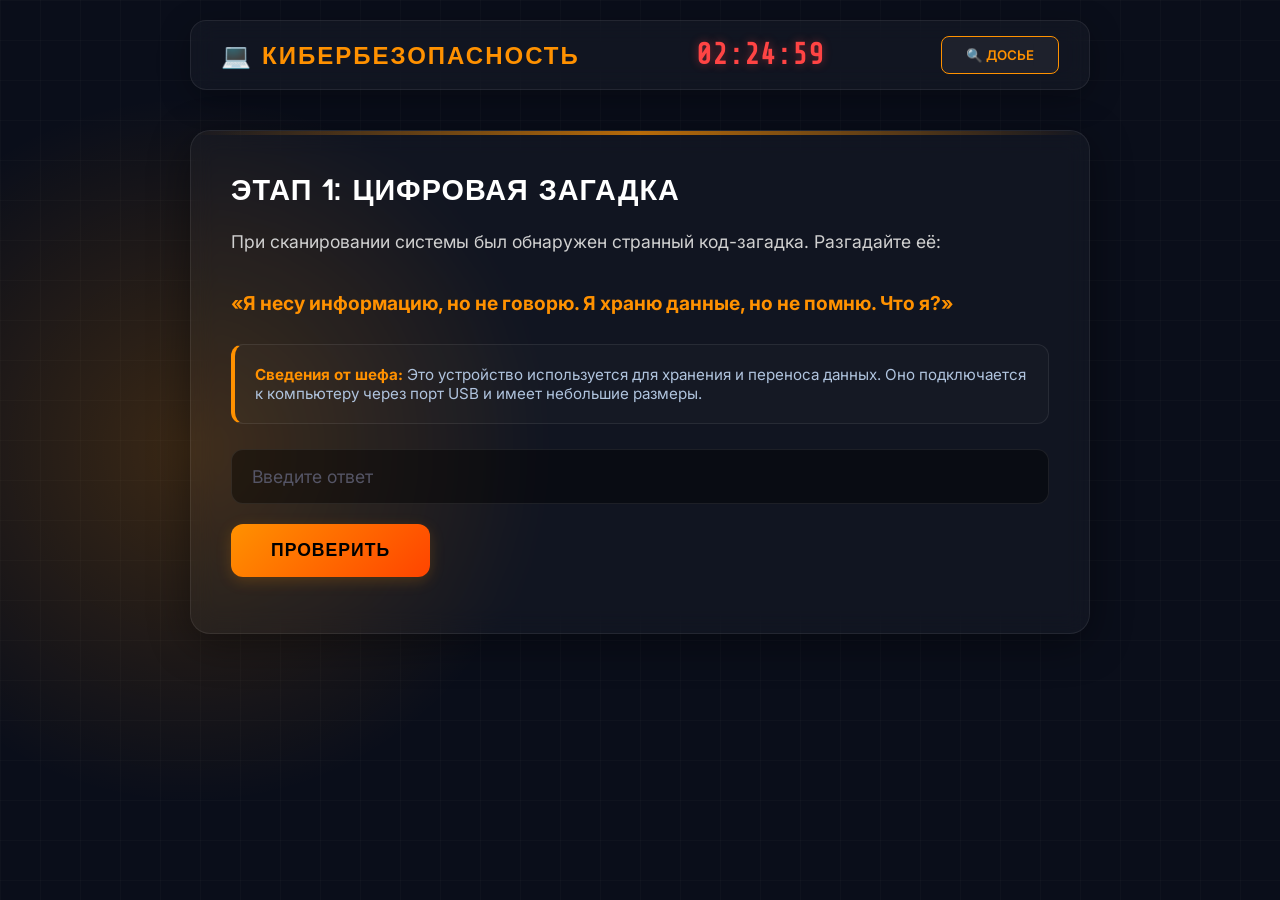
==== cyber.html @ 73646a6e "Update cyber.html" ====
<!DOCTYPE html>
<html lang="ru">
<head>
    <meta charset="UTF-8">
    <meta name="viewport" content="width=device-width, initial-scale=1.0">
    <title>КИБЕРБЕЗОПАСНОСТЬ | КИБЕР-КВЕСТ</title>
    <link href="https://fonts.googleapis.com/css2?family=Orbitron:wght@500;700&family=Inter:wght@300;400;600&family=Share+Tech+Mono&display=swap" rel="stylesheet">
    <link rel="stylesheet" href="style.css">
</head>
<body class="theme-cyber">
    
    <div class="top-bar">
        <div class="logo">💻 <span>КИБЕРБЕЗОПАСНОСТЬ</span></div>
        <div class="timer" id="timer">02:25:00</div>
        <button class="dossier-btn" onclick="toggleDossier()">🔍 ДОСЬЕ</button>
    </div>

    <div class="modal" id="dossierModal">
        <div class="modal-content">
            <button class="close-btn" onclick="toggleDossier()">×</button>
            <h2 style="margin-top:0; font-size:1.6rem;">БАЗА ДАННЫХ</h2>
            <ul class="dossier-list" id="dossierList"></ul>
        </div>
    </div>

    <div class="quest-container">
        <!-- ЭТАП 1 -->
        <div class="stage" id="stage1">
            <h2>ЭТАП 1: ЦИФРОВАЯ ЗАГАДКА</h2>
            <p>При сканировании системы был обнаружен странный код-загадка. Разгадайте её: <br><br><strong style="font-size:1.2rem; color:var(--accent);">«Я несу информацию, но не говорю. Я храню данные, но не помню. Что я?»</strong></p>
            <div class="info-block">
                <strong>Сведения от шефа:</strong> Это устройство используется для хранения и переноса данных. Оно подключается к компьютеру через порт USB и имеет небольшие размеры.
            </div>
            <input type="text" id="input1" placeholder="Введите ответ">
            <button class="btn" onclick="check1()">ПРОВЕРИТЬ</button>
            <p class="msg" id="msg1"></p>
            <p class="hint" id="hint1"></p>
            
            <div id="passBlock1" class="hidden" style="margin-top:20px; border-top:1px solid var(--border-color); padding-top:20px;">
                <p style="color:#ffbb33; font-size:0.9rem;">Требуется пароль от шефа (родительский контроль):</p>
                <input type="password" id="pass1" placeholder="Пароль шефа">
                <button class="btn btn-warning" onclick="checkPass1()">ВВЕСТИ ПАРОЛЬ</button>
                <p class="msg" id="passMsg1"></p>
                <div id="answer1" class="hidden" style="margin-top:15px;">
                    <p style="color:#00ff00; font-weight:bold;">Правильный ответ: ФЛЕШКА</p>
                    <button class="btn" onclick="nextStage1()">ПРОДОЛЖИТЬ</button>
                </div>
            </div>
        </div>

        <!-- ЭТАП 2 -->
        <div class="stage hidden" id="stage2">
            <h2>ЭТАП 2: ПЕРЕКРЁСТНЫЙ КОД</h2>
            <p>Свяжитесь с отделом Полиции. Они получили код, который необходим для доступа к части файла. Введите этот код:</p>
            <input type="text" id="input2" placeholder="Введите код от Полиции">
            <button class="btn" onclick="check2()">ПОЛУЧИТЬ ДАННЫЕ</button>
            <p class="msg" id="msg2"></p>
            <p class="hint" id="hint2"></p>
            
            <div id="passBlock2" class="hidden" style="margin-top:20px; border-top:1px solid var(--border-color); padding-top:20px;">
                <p style="color:#ffbb33; font-size:0.9rem;">Требуется пароль от шефа (родительский контроль):</p>
                <input type="password" id="pass2" placeholder="Пароль шефа">
                <button class="btn btn-warning" onclick="checkPass2()">ВВЕСТИ ПАРОЛЬ</button>
                <p class="msg" id="passMsg2"></p>
                <div id="answer2" class="hidden" style="margin-top:15px;">
                    <p style="color:#00ff00; font-weight:bold;">Правильный ответ: POLICE-99</p>
                    <button class="btn" onclick="nextStage2()">ПРОДОЛЖИТЬ</button>
                </div>
            </div>
            
            <div id="part1Block" class="hidden">
                <p style="margin-top:20px;">Доступ получен. Извлечена <strong>Часть 1 рецепта</strong>:</p>
                <div class="terminal" id="part1Text">00101110 00100000 01010110 01100001 01110010 01101001 01110100 01110011 00100000 01100100 01101111 00100000 01111010 01101111 01101100 01101111 01110100 01101001 01110011 01110100 01101111 01100111 01101111 00100000 01100011 01110110 01100101 01110100 01100001 00101110 00100000 01010010 01100001 01111010 01101100 01101001 01110100 01110011 01111001 00100000 01110000 01101111 00100000 01100110 01101111 01110010 01101101 01101111 01100011 01101000 01101011 01100001 01101101 00101110</div>
                <p style="font-size:0.9rem; color:var(--text-muted);">Сохраните этот код! Он понадобится в финале.</p>
                <button class="btn" onclick="nextStage2b()">ПЕРЕЙТИ К ЭТАПУ 3</button>
            </div>
        </div>

        <!-- ЭТАП 3 -->
        <div class="stage hidden" id="stage3">
            <h2>ЭТАП 3: НЕЙРОСЕТИ В ДЕЛЕ</h2>
            <p>Для получения второй части файла необходимо восстановить фоторобот. Используйте нейросеть для генерации изображений и создайте портрет: <em>«Мужчина 30 лет, хакер, в капюшоне, за компьютером»</em>. Прикрепите файл:</p>
            <input type="file" id="file3" accept="image/*">
            <button class="btn" onclick="check3()">ОТПРАВИТЬ ФАЙЛ</button>
            <p class="msg" id="msg3"></p>
            <p class="hint" id="hint3"></p>
            
            <div id="part2Block" class="hidden">
                <p style="margin-top:20px;">Фоторобот принят. Извлечена <strong>Часть 2 рецепта</strong>:</p>
                <div class="terminal">01010010 01100101 01100011 01100101 01110000 01110100 00111010 00100000 00110001 00100000 01110011 01110100 01100001 01101011 01100001 01101110 00100000 01110011 01100001 01101000 01100001 01110010 01100001</div>
                <p style="font-size:0.9rem; color:var(--text-muted);">Сохраните этот код! Он понадобится в финале.</p>
                <button class="btn" onclick="nextStage3()">ПЕРЕЙТИ К ФИНАЛУ</button>
            </div>
        </div>

        <!-- ЭТАП 4 -->
        <div class="stage hidden" id="stage4">
            <h2>ФИНАЛ: ОБЛИЧЕНИЕ</h2>
            <p>Вы собрали все части рецепта. Соедините их в один двоичный код и расшифруйте через онлайн-конвертер (binary to text).</p>
            <div class="info-block">
                <strong>Сведения от шефа:</strong> Дактилоскопия — метод идентификации по отпечаткам пальцев. Сравнение проводится наложением прозрачного листа с отпечатком на экран. Проверьте отпечаток, найденный на флешке, и сравните с базой данных.
            </div>
            <p>Кто же преступник?</p>
            <input type="text" id="input4" placeholder="Введите имя преступника">
            <button class="btn" onclick="check4()">ОБЛИЧИТЬ</button>
            <p class="msg" id="msg4"></p>
            <p class="hint" id="hint4"></p>
            
            <div id="passBlock4" class="hidden" style="margin-top:20px; border-top:1px solid var(--border-color); padding-top:20px;">
                <p style="color:#ffbb33; font-size:0.9rem;">Требуется пароль от шефа (родительский контроль):</p>
                <input type="password" id="pass4" placeholder="Пароль шефа">
                <button class="btn btn-warning" onclick="checkPass4()">ВВЕСТИ ПАРОЛЬ</button>
                <p class="msg" id="passMsg4"></p>
                <div id="answer4" class="hidden" style="margin-top:15px;">
                    <p style="color:#00ff00; font-weight:bold;">Правильный ответ: Дана Сергеевна</p>
                    <button class="btn" onclick="nextStage4()">ЗАВЕРШИТЬ</button>
                </div>
            </div>
            
            <div id="finalBlock" class="final-block hidden">
                <h2>🎉 ДЕЛО ЗАКРЫТО!</h2>
                <p style="font-size:1.2rem; color:#fff;">Преступник — <strong>Дана Сергеевна</strong>. Мотив: приготовить карамель для детей. Заберите рецепт и Chupa Chups!</p>
            </div>
        </div>
    </div>

    <script>
        const dossierData = [
            { name: "Багров Дмитрий Иванович", text: "Начинал как сисадмин школьного кабинета. Разрабатывал скрипты для автоматизации домашки. Завербован за нестандартное мышление. Склонен к самоуверенности. Алиби: был в столовой, но время не подтверждено." },
            { name: "Батенева Милана Сергеевна", text: "Победитель олимпиад по математике. Решает сложные логические задачи, но не терпит спешки. Пришла по рекомендации преподавателя. Решала задачи в кабинете одна. Обладает феноменальной памятью на числа." },
            { name: "Бутырин Степан Ильич", text: "Увлекается криптографией и старинными шифрами. Ранее контактировал с хакером, но прекратил. Помог раскрыть серию взломов. Спокойный и методичный. Алиби: гулял в рекреации, но камеры зафиксировали в другом крыле." },
            { name: "Глебова Виктория Сергеевна", text: "Специалист по восстановлению удалённых файлов. Восстановила данные школьного сервера. Пунктуальна и обязательна. В день инцидента была у медсестры, что не соответствует алиби. Навыки позволяют скрыть следы доступа." },
            { name: "Дробинина Анна Дмитриевна", text: "Автор программы для выявления лжи. Тихая, но замечает мельчайшие несоответствия. Разоблачила одноклассника в краже. Алиби о столовой опровергается камерами. Часто отлучается на переменах." },
            { name: "Зайков Тимофей Денисович", text: "Мастер спорта по киберспорту. Реакция как у робота. Ранее взломал школьную сеть ради шутки, но исправился. Энергичный и азартный. Утверждает, что играл в телефоне, но активность в сети требует проверки." },
            { name: "Кордюкова Анастасия Евгеньевна", text: "Специалист по социальной инженерии. Выведывает пароли через доверительные беседы. Разоблачила школьного вора. Ценится за подход к людям. Алиби: болтала с другом, но личность друга не установлена." },
            { name: "Пильникова Александра Владимировна", text: "Разбирается в аппаратном обеспечении. Собрала компьютер из подручных средств. Починила сервер учителя. Практична и надёжна. Алиби: чинила принтер, но журнал событий не содержит записей о неисправностях." },
            { name: "Соколова Мария Васильевна", text: "Увлекается рисованием и визуальными ребусами. Замечает детали на фото. Помогла раскрыть подделку документов. Алиби: рисовала на доске, но следов работы нет. Может создавать ложные улики." },
            { name: "Татаринова Вера Вячеславовна", text: "Эксперт по нейросетям. Генерирует текст, изображения и голос. Создала ИИ-помощника для библиотеки. Мечтает об универсальном ИИ. Алиби: генерировала картинки, но история запросов очищена. Может создавать фальшивые доказательства." },
            { name: "Ценев Илья Алексеевич", text: "Бывший геймер, знает все читы и уязвимости. Предотвратил кибератаку на школу. Параноидален, но внимателен. Алиби: проверял антивирус, но логи показывают, что он не запускался. Паранойя может быть попыткой замести следы." },
            { name: "Шаврюкова Яна Александровна", text: "Увлекается историей и архивами. Находит информацию после удаления следов. Восстановила историю школьного проекта. Любит загадки. Алиби: искала в архиве, но архив был закрыт. Может создавать ложный след." },
            { name: "Дана Сергеевна (Шеф)", text: "Руководитель отдела. Знает всё обо всех. В последнее время ведёт себя странно: отлучается и что-то печатает. Нет подтверждённого алиби — была на совещании, но никто не видел. На флешке найден её отпечаток. Мотив: приготовить карамель для детей." }
        ];

        const list = document.getElementById('dossierList');
        dossierData.forEach(item => {
            const li = document.createElement('li');
            li.className = 'dossier-item';
            li.innerHTML = `<span class="dossier-name">${item.name}</span><span class="dossier-text">${item.text}</span>`;
            list.appendChild(li);
        });

        function toggleDossier() { document.getElementById('dossierModal').classList.toggle('active'); }

        let timeLeft = 8700;
        if (localStorage.getItem('cyber_timer')) timeLeft = parseInt(localStorage.getItem('cyber_timer'));
        function updateTimer() {
            if (timeLeft <= 0) { document.getElementById('timer').innerText = '00:00:00'; return; }
            let h = Math.floor(timeLeft / 3600), m = Math.floor((timeLeft % 3600) / 60), s = timeLeft % 60;
            document.getElementById('timer').innerText = `${String(h).padStart(2, '0')}:${String(m).padStart(2, '0')}:${String(s).padStart(2, '0')}`;
            timeLeft--; localStorage.setItem('cyber_timer', timeLeft);
        }
        setInterval(updateTimer, 1000); updateTimer();

        let state = { stage: 1, attempts: 0 };
        if (localStorage.getItem('cyber_state')) state = JSON.parse(localStorage.getItem('cyber_state'));
        function saveState() { localStorage.setItem('cyber_state', JSON.stringify(state)); }
        function showStage(num) {
            for (let i = 1; i <= 4; i++) document.getElementById(`stage${i}`).classList.add('hidden');
            document.getElementById(`stage${num}`).classList.remove('hidden');
        }
        if (state.stage) showStage(Math.floor(state.stage));

        function handleCheck(stageNum, correctAnswer, nextStageNum) {
            let val = document.getElementById(`input${stageNum}`).value.trim().toLowerCase();
            if (val === correctAnswer.toLowerCase()) {
                state.stage = nextStageNum; state.attempts = 0; saveState(); showStage(nextStageNum);
            } else {
                state.attempts++; saveState();
                let msgEl = document.getElementById(`msg${stageNum}`);
                let hintEl = document.getElementById(`hint${stageNum}`);
                let passBlock = document.getElementById(`passBlock${stageNum}`);
                if (state.attempts >= 10) {
                    msgEl.innerText = "Лимит попыток исчерпан."; hintEl.innerText = ""; passBlock.classList.remove('hidden');
                } else if (state.attempts >= 6) {
                    msgEl.innerText = "Неверно."; hintEl.innerText = getHint(stageNum);
                } else {
                    msgEl.innerText = "Неверно! Попробуйте ещё раз."; hintEl.innerText = "";
                }
            }
        }

        function getHint(stageNum) {
            const hints = { 1: "Подсказка: Это небольшое устройство для хранения данных.", 2: "Подсказка: Код начинается с названия отдела.", 4: "Подсказка: У кого нет подтверждённого алиби?" };
            return hints[stageNum] || "Обратитесь к шефу.";
        }

        function handlePass(stageNum) {
            let pass = document.getElementById(`pass${stageNum}`).value.trim();
            if (pass === '1357') {
                document.getElementById(`passMsg${stageNum}`).innerText = "";
                document.getElementById(`answer${stageNum}`).classList.remove('hidden');
                document.getElementById(`passBlock${stageNum}`).classList.add('hidden');
            } else {
                document.getElementById(`passMsg${stageNum}`).innerText = "Доступ запрещён. Неверный пароль.";
            }
        }

        function check1() { handleCheck(1, 'флешка', 2); }
        function checkPass1() { handlePass(1); }
        function nextStage1() { state.stage = 2; state.attempts = 0; saveState(); showStage(2); }

        function check2() { 
            let val = document.getElementById('input2').value.trim();
            if (val === 'POLICE-99') {
                state.stage = 2.5; saveState(); document.getElementById('part1Block').classList.remove('hidden'); document.getElementById('msg2').innerText = "";
            } else handleCheck(2, 'POLICE-99', 2); 
        }
        function checkPass2() { handlePass(2); }
        function nextStage2() { document.getElementById('part1Block').classList.remove('hidden'); document.getElementById('passBlock2').classList.add('hidden'); document.getElementById('msg2').innerText = ""; state.stage = 2.5; saveState(); }
        function nextStage2b() { state.stage = 3; state.attempts = 0; saveState(); showStage(3); }

        function check3() {
            let file = document.getElementById('file3').files[0];
            if (file) { document.getElementById('msg3').innerText = ""; document.getElementById('part2Block').classList.remove('hidden'); state.stage = 3.5; saveState(); } 
            else document.getElementById('msg3').innerText = "Прикрепите файл!";
        }
        function nextStage3() { state.stage = 4; state.attempts = 0; saveState(); showStage(4); }

        function check4() { handleCheck(4, 'дана сергеевна', 5); }
        function checkPass4() { handlePass(4); }
        function nextStage4() { document.getElementById('finalBlock').classList.remove('hidden'); document.getElementById('passBlock4').classList.add('hidden'); document.getElementById('msg4').innerText = ""; state.stage = 6; saveState(); }

        if (state.stage === 2.5) { showStage(2); document.getElementById('part1Block').classList.remove('hidden'); } 
        else if (state.stage === 3.5) { showStage(3); document.getElementById('part2Block').classList.remove('hidden'); } 
        else if (state.stage === 6) { showStage(4); document.getElementById('finalBlock').classList.remove('hidden'); }
    </script>
</body>
</html>
---- style.css ----
/* =========================================
   ОБЩИЕ СТИЛИ (БАЗА)
   ========================================= */
:root {
    --bg-color: #0a0e1a;
    --text-color: #e0e0e0;
    --text-muted: #8892b0;
    --panel-bg: rgba(255, 255, 255, 0.03);
    --border-color: rgba(255, 255, 255, 0.08);
    
    /* Дефолтный акцент (Полиция) */
    --accent: #00e5ff;
    --accent-glow: rgba(0, 229, 255, 0.2);
    --accent-gradient: linear-gradient(135deg, #00e5ff, #0077ff);
}

/* Цветовые темы для разных отделов */
body.theme-fbi {
    --accent: #b300ff;
    --accent-glow: rgba(179, 0, 255, 0.2);
    --accent-gradient: linear-gradient(135deg, #b300ff, #6600ff);
}
body.theme-cyber {
    --accent: #ff9100;
    --accent-glow: rgba(255, 145, 0, 0.2);
    --accent-gradient: linear-gradient(135deg, #ff9100, #ff4400);
}

body {
    background-color: var(--bg-color);
    background-image: 
        radial-gradient(circle at 15% 50%, var(--accent-glow), transparent 30%),
        linear-gradient(rgba(255,255,255,0.02) 1px, transparent 1px),
        linear-gradient(90deg, rgba(255,255,255,0.02) 1px, transparent 1px);
    background-size: 100% 100%, 40px 40px, 40px 40px;
    color: var(--text-color);
    font-family: 'Inter', sans-serif;
    margin: 0;
    padding: 20px;
    min-height: 100vh;
    display: flex;
    flex-direction: column;
    align-items: center;
    box-sizing: border-box;
}

/* =========================================
   ГЛАВНАЯ СТРАНИЦА (index.html)
   ========================================= */
.main-title {
    font-family: 'Orbitron', sans-serif;
    font-size: 3.5rem;
    text-transform: uppercase;
    letter-spacing: 5px;
    margin-bottom: 10px;
    text-align: center;
    background: linear-gradient(90deg, #00e5ff, #b300ff, #ff9100);
    -webkit-background-clip: text;
    -webkit-text-fill-color: transparent;
    animation: pulse 3s infinite alternate;
}
.subtitle {
    font-size: 1.2rem;
    color: var(--text-muted);
    margin-bottom: 50px;
    text-align: center;
    max-width: 800px;
}
.cards-container {
    display: flex;
    gap: 30px;
    flex-wrap: wrap;
    justify-content: center;
    padding: 20px;
}
.card {
    background: var(--panel-bg);
    backdrop-filter: blur(10px);
    border: 1px solid var(--border-color);
    border-radius: 16px;
    padding: 40px 30px;
    width: 280px;
    text-align: center;
    text-decoration: none;
    color: var(--text-color);
    transition: all 0.4s ease;
    position: relative;
    overflow: hidden;
    box-shadow: 0 10px 30px rgba(0,0,0,0.5);
    box-sizing: border-box;
}
.card::before {
    content: '';
    position: absolute;
    top: 0; left: 0; width: 100%; height: 5px;
    background: transparent;
    transition: all 0.4s ease;
}
.card.police::before { background: linear-gradient(90deg, transparent, #00e5ff, transparent); }
.card.fbi::before { background: linear-gradient(90deg, transparent, #b300ff, transparent); }
.card.cyber::before { background: linear-gradient(90deg, transparent, #ff9100, transparent); }

.card:hover { transform: translateY(-10px) scale(1.02); }
.card.police:hover { border-color: #00e5ff; box-shadow: 0 10px 40px rgba(0, 229, 255, 0.3); }
.card.fbi:hover { border-color: #b300ff; box-shadow: 0 10px 40px rgba(179, 0, 255, 0.3); }
.card.cyber:hover { border-color: #ff9100; box-shadow: 0 10px 40px rgba(255, 145, 0, 0.3); }

.card h2 { font-family: 'Orbitron', sans-serif; font-size: 1.5rem; margin-bottom: 15px; }
.card p { font-size: 0.9rem; color: var(--text-muted); line-height: 1.5; }
.icon { font-size: 3rem; margin-bottom: 20px; display: block; }

/* =========================================
   ИНТЕРФЕЙС КВЕСТА (police.html, fbi.html, cyber.html)
   ========================================= */
.top-bar {
    display: flex;
    justify-content: space-between;
    align-items: center;
    width: 100%;
    max-width: 900px;
    background: var(--panel-bg);
    backdrop-filter: blur(12px);
    border: 1px solid var(--border-color);
    border-radius: 16px;
    padding: 15px 30px;
    margin-bottom: 40px;
    box-shadow: 0 8px 32px rgba(0,0,0,0.3);
    box-sizing: border-box;
}
.logo { font-family: 'Orbitron', sans-serif; font-size: 1.5rem; font-weight: 700; color: #fff; letter-spacing: 2px; }
.logo span { color: var(--accent); }
.timer { font-family: 'Share Tech Mono', monospace; font-size: 1.8rem; color: #ff4444; text-shadow: 0 0 10px rgba(255, 68, 68, 0.4); font-weight: bold; }
.dossier-btn {
    background: rgba(255, 255, 255, 0.05);
    color: var(--accent);
    border: 1px solid var(--accent);
    padding: 10px 24px;
    border-radius: 8px;
    cursor: pointer;
    font-family: 'Inter', sans-serif;
    font-weight: 600;
    transition: all 0.3s ease;
}
.dossier-btn:hover { background: var(--accent); color: #000; box-shadow: 0 0 15px var(--accent-glow); transform: translateY(-2px); }

.quest-container { width: 100%; max-width: 900px; }
.stage {
    background: var(--panel-bg);
    backdrop-filter: blur(12px);
    border: 1px solid var(--border-color);
    border-radius: 20px;
    padding: 40px;
    margin-bottom: 30px;
    box-shadow: 0 10px 40px rgba(0,0,0,0.4);
    animation: slideUp 0.6s cubic-bezier(0.16, 1, 0.3, 1);
    position: relative;
    overflow: hidden;
    box-sizing: border-box;
}
.stage::before {
    content: '';
    position: absolute;
    top: 0; left: 0; width: 100%; height: 4px;
    background: linear-gradient(90deg, transparent, var(--accent), transparent);
    opacity: 0.7;
}
.hidden { display: none !important; }

h2 { font-family: 'Orbitron', sans-serif; font-size: 1.8rem; color: #fff; margin-top: 0; margin-bottom: 20px; letter-spacing: 1px; }
p { line-height: 1.7; font-size: 1.1rem; color: #d0d0d0; }

.info-block {
    background: rgba(255, 255, 255, 0.02);
    border: 1px solid var(--border-color);
    padding: 20px;
    border-radius: 12px;
    margin: 25px 0;
    font-size: 0.95rem;
    color: #b0c4de;
    border-left: 4px solid var(--accent);
}
.info-block strong { color: var(--accent); }

.terminal {
    background: rgba(0, 0, 0, 0.6);
    font-family: 'Share Tech Mono', monospace;
    color: #00ff00;
    padding: 20px;
    border-radius: 12px;
    border: 1px solid rgba(0, 255, 0, 0.2);
    margin: 20px 0;
    word-break: break-all;
    font-size: 1.1rem;
    letter-spacing: 1px;
}

input[type="text"], input[type="password"] {
    width: 100%;
    box-sizing: border-box;
    background: rgba(0,0,0,0.4);
    border: 1px solid var(--border-color);
    color: #fff;
    padding: 16px 20px;
    border-radius: 12px;
    font-size: 1.1rem;
    font-family: 'Inter', sans-serif;
    margin-bottom: 20px;
    transition: all 0.3s ease;
}
input:focus { outline: none; border-color: var(--accent); box-shadow: 0 0 15px var(--accent-glow); background: rgba(0,0,0,0.6); }
input::placeholder { color: #556; }
input[type="file"] {
    margin-bottom: 20px; color: #fff; background: rgba(0,0,0,0.4); padding: 15px; border-radius: 12px; border: 1px solid var(--border-color); width: 100%; box-sizing: border-box;
}

.btn {
    background: var(--accent-gradient);
    color: #000;
    border: none;
    padding: 16px 40px;
    border-radius: 12px;
    font-size: 1.1rem;
    font-weight: 700;
    cursor: pointer;
    transition: all 0.3s ease;
    text-transform: uppercase;
    letter-spacing: 1px;
    box-shadow: 0 4px 15px var(--accent-glow);
}
.btn:hover { transform: translateY(-2px); box-shadow: 0 8px 25px var(--accent-glow); }
.btn-warning { background: linear-gradient(135deg, #ffbb33, #ff8800); box-shadow: none; color: #000; }

.msg { color: #ff5555; margin-top: 15px; font-weight: 600; font-size: 0.95rem; }
.hint { color: #ffbb33; margin-top: 10px; font-weight: 500; font-style: italic; font-size: 0.95rem; }

/* Модальное окно досье */
.modal {
    position: fixed; top: 0; left: 0; width: 100%; height: 100%;
    background: rgba(10, 14, 26, 0.8);
    backdrop-filter: blur(8px);
    display: none; justify-content: center; align-items: flex-start;
    padding-top: 60px; z-index: 1000;
    overflow-y: auto;
}
.modal.active { display: flex; }
.modal-content {
    background: rgba(20, 25, 40, 0.95);
    border: 1px solid var(--border-color);
    border-radius: 20px;
    width: 90%; max-width: 800px;
    padding: 40px;
    box-shadow: 0 20px 60px rgba(0,0,0,0.6);
    position: relative;
    animation: slideUp 0.4s ease;
    box-sizing: border-box;
}
.close-btn {
    position: absolute; top: 20px; right: 25px;
    background: none; border: none; color: #ff5555;
    font-size: 2rem; cursor: pointer; transition: transform 0.2s;
}
.close-btn:hover { transform: scale(1.2); }

.dossier-list { list-style: none; padding: 0; display: grid; grid-template-columns: 1fr 1fr; gap: 20px; margin-top: 20px; }
.dossier-item {
    background: rgba(255,255,255,0.03);
    border: 1px solid rgba(255,255,255,0.05);
    padding: 20px; border-radius: 12px;
    transition: all 0.3s ease;
}
.dossier-item:hover { border-color: var(--accent); background: rgba(255, 255, 255, 0.05); transform: translateY(-2px); }
.dossier-name { font-family: 'Orbitron', sans-serif; color: var(--accent); font-size: 1.1rem; margin-bottom: 10px; display: block; }
.dossier-text { font-size: 0.9rem; color: #a0b0c0; line-height: 1.6; }

.final-block {
    text-align: center; padding: 40px; background: rgba(255, 255, 255, 0.02); border-radius: 16px; border: 1px solid var(--accent); margin-top: 20px;
}
.final-block h2 { color: #00ff00; font-size: 2.2rem; font-family:'Orbitron'; }

@keyframes slideUp {
    from { opacity: 0; transform: translateY(30px); }
    to { opacity: 1; transform: translateY(0); }
}
@keyframes pulse {
    0% { text-shadow: 0 0 10px rgba(0, 229, 255, 0.2); }
    100% { text-shadow: 0 0 20px rgba(179, 0, 255, 0.4); }
}

/* Адаптивность для мобильных */
@media (max-width: 768px) {
    .dossier-list { grid-template-columns: 1fr; }
    .top-bar { flex-direction: column; gap: 15px; text-align: center; }
    .main-title { font-size: 2rem; }
}
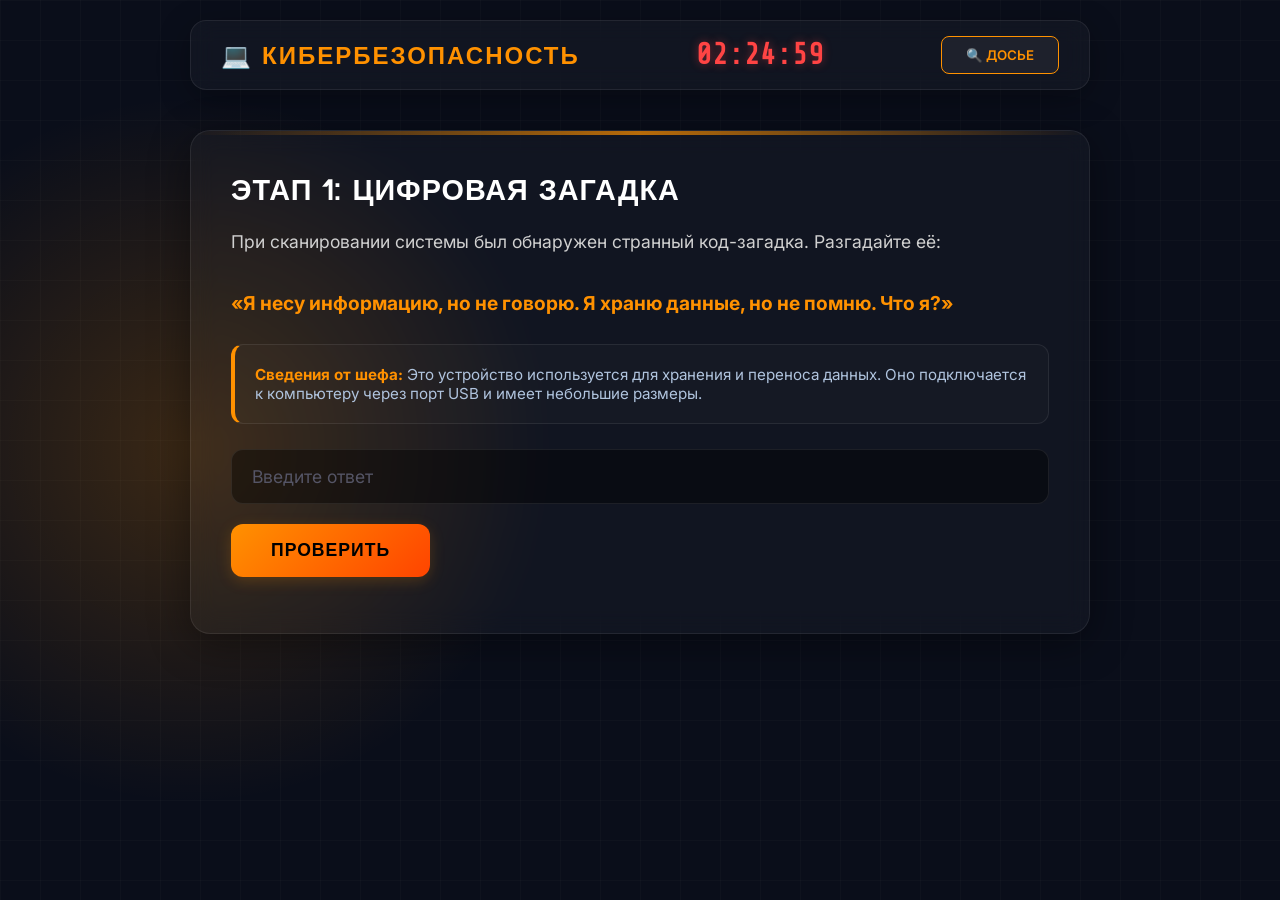
==== commit 37773a77: "Update cyber.html" ====
--- a/cyber.html
+++ b/cyber.html
@@ -8,7 +8,6 @@
     <link rel="stylesheet" href="style.css">
 </head>
 <body class="theme-cyber">
-    
     <div class="top-bar">
         <div class="logo">💻 <span>КИБЕРБЕЗОПАСНОСТЬ</span></div>
         <div class="timer" id="timer">02:25:00</div>
@@ -43,6 +42,10 @@
                 <p class="msg" id="passMsg1"></p>
                 <div id="answer1" class="hidden" style="margin-top:15px;">
                     <p style="color:#00ff00; font-weight:bold;">Правильный ответ: ФЛЕШКА</p>
+                    <div class="info-block" style="margin-top: 15px; border-left-color: #ffaa00;">
+                        <strong>Важно! Передайте этот код отделу Полиции:</strong><br>
+                        <span style="font-size: 1.5rem; font-family: 'Share Tech Mono', monospace; color: #fff; letter-spacing: 2px;">POLICE-99</span>
+                    </div>
                     <button class="btn" onclick="nextStage1()">ПРОДОЛЖИТЬ</button>
                 </div>
             </div>
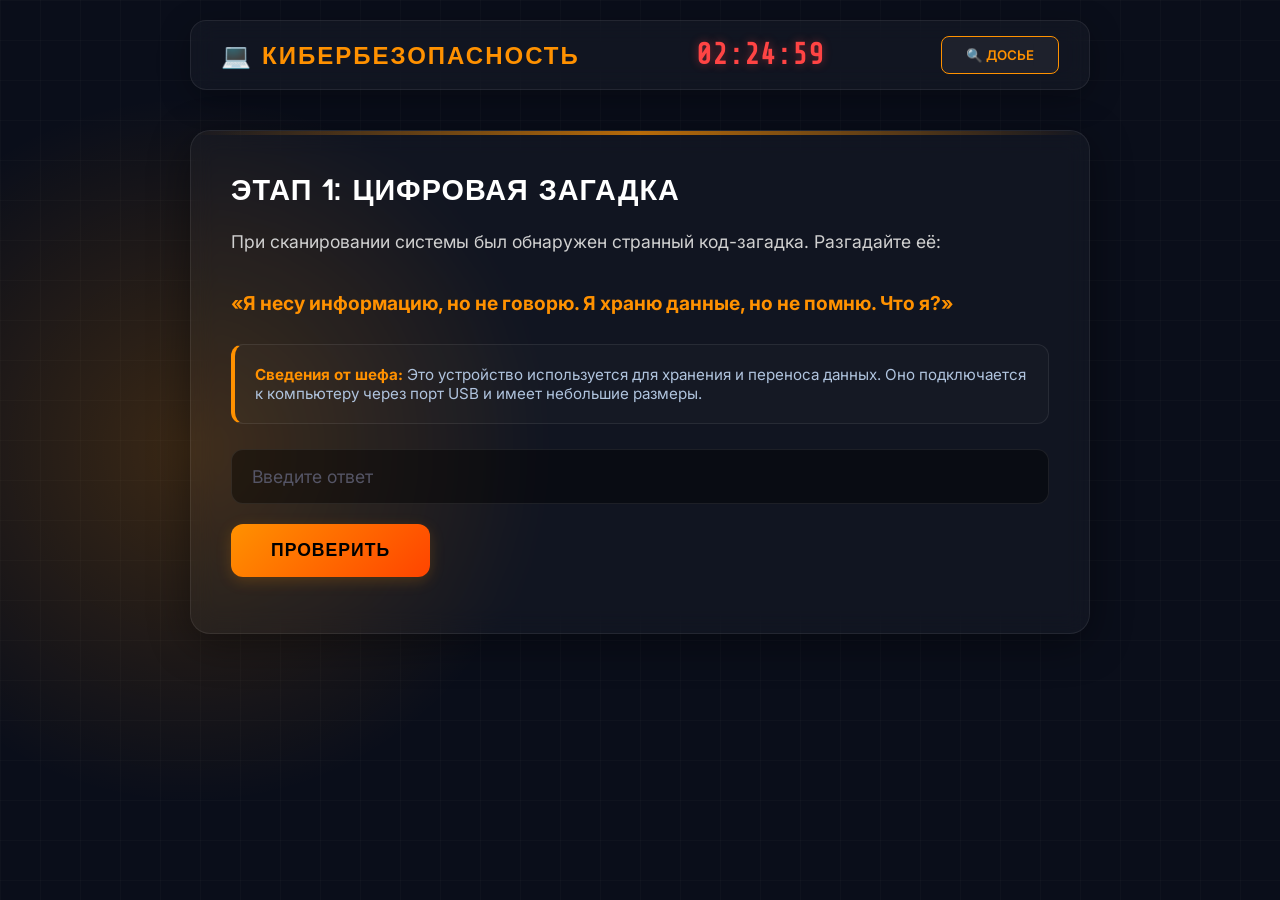
==== commit c325c681: "Update cyber.html" ====
--- a/cyber.html
+++ b/cyber.html
@@ -35,6 +35,17 @@
             <p class="msg" id="msg1"></p>
             <p class="hint" id="hint1"></p>
             
+            <!-- Блок с правильным ответом (виден сразу после правильного ввода) -->
+            <div id="successBlock1" class="hidden" style="margin-top:20px;">
+                <p style="color:#00ff00; font-weight:bold; font-size: 1.2rem;">✅ Доступ разрешён!</p>
+                <div class="info-block" style="margin-top: 15px; border-left-color: #ffaa00;">
+                    <strong>Важно! Передайте этот код отделу Полиции:</strong><br>
+                    <span style="font-size: 1.5rem; font-family: 'Share Tech Mono', monospace; color: #fff; letter-spacing: 2px;">POLICE-99</span>
+                </div>
+                <button class="btn" onclick="nextStage1()">ПЕРЕЙТИ К ЭТАПУ 2</button>
+            </div>
+
+            <!-- Блок для пароля шефа (если 10 попыток) -->
             <div id="passBlock1" class="hidden" style="margin-top:20px; border-top:1px solid var(--border-color); padding-top:20px;">
                 <p style="color:#ffbb33; font-size:0.9rem;">Требуется пароль от шефа (родительский контроль):</p>
                 <input type="password" id="pass1" placeholder="Пароль шефа">
@@ -208,7 +219,28 @@
             }
         }
 
-        function check1() { handleCheck(1, 'флешка', 2); }
+        // ЭТАП 1: ИСПРАВЛЕНА ЛОГИКА
+        function check1() { 
+            let val = document.getElementById('input1').value.trim().toLowerCase();
+            if (val === 'флешка') {
+                document.getElementById('msg1').innerText = "";
+                document.getElementById('hint1').innerText = "";
+                document.getElementById('successBlock1').classList.remove('hidden');
+                document.getElementById('input1').disabled = true;
+            } else {
+                state.attempts++; saveState();
+                let msgEl = document.getElementById('msg1');
+                let hintEl = document.getElementById('hint1');
+                let passBlock = document.getElementById('passBlock1');
+                if (state.attempts >= 10) {
+                    msgEl.innerText = "Лимит попыток исчерпан."; hintEl.innerText = ""; passBlock.classList.remove('hidden');
+                } else if (state.attempts >= 6) {
+                    msgEl.innerText = "Неверно."; hintEl.innerText = getHint(1);
+                } else {
+                    msgEl.innerText = "Неверно! Попробуйте ещё раз."; hintEl.innerText = "";
+                }
+            }
+        }
         function checkPass1() { handlePass(1); }
         function nextStage1() { state.stage = 2; state.attempts = 0; saveState(); showStage(2); }
 
@@ -216,7 +248,19 @@
             let val = document.getElementById('input2').value.trim();
             if (val === 'POLICE-99') {
                 state.stage = 2.5; saveState(); document.getElementById('part1Block').classList.remove('hidden'); document.getElementById('msg2').innerText = "";
-            } else handleCheck(2, 'POLICE-99', 2); 
+            } else {
+                state.attempts++; saveState();
+                let msgEl = document.getElementById('msg2');
+                let hintEl = document.getElementById('hint2');
+                let passBlock = document.getElementById('passBlock2');
+                if (state.attempts >= 10) {
+                    msgEl.innerText = "Лимит попыток исчерпан."; hintEl.innerText = ""; passBlock.classList.remove('hidden');
+                } else if (state.attempts >= 6) {
+                    msgEl.innerText = "Неверно."; hintEl.innerText = getHint(2);
+                } else {
+                    msgEl.innerText = "Неверно! Попробуйте ещё раз."; hintEl.innerText = "";
+                }
+            }
         }
         function checkPass2() { handlePass(2); }
         function nextStage2() { document.getElementById('part1Block').classList.remove('hidden'); document.getElementById('passBlock2').classList.add('hidden'); document.getElementById('msg2').innerText = ""; state.stage = 2.5; saveState(); }
@@ -229,13 +273,39 @@
         }
         function nextStage3() { state.stage = 4; state.attempts = 0; saveState(); showStage(4); }
 
-        function check4() { handleCheck(4, 'дана сергеевна', 5); }
+        function check4() { 
+            let val = document.getElementById('input4').value.trim().toLowerCase();
+            if (val === 'дана сергеевна' || val === 'дана' || val === 'сергеевна') {
+                document.getElementById('finalBlock').classList.remove('hidden');
+                document.getElementById('msg4').innerText = "";
+                document.getElementById('input4').disabled = true;
+                state.stage = 6; saveState();
+            } else {
+                state.attempts++; saveState();
+                let msgEl = document.getElementById('msg4');
+                let hintEl = document.getElementById('hint4');
+                let passBlock = document.getElementById('passBlock4');
+                if (state.attempts >= 10) {
+                    msgEl.innerText = "Лимит попыток исчерпан."; hintEl.innerText = ""; passBlock.classList.remove('hidden');
+                } else if (state.attempts >= 6) {
+                    msgEl.innerText = "Неверно."; hintEl.innerText = getHint(4);
+                } else {
+                    msgEl.innerText = "Неверно! Попробуйте ещё раз."; hintEl.innerText = "";
+                }
+            }
+        }
         function checkPass4() { handlePass(4); }
         function nextStage4() { document.getElementById('finalBlock').classList.remove('hidden'); document.getElementById('passBlock4').classList.add('hidden'); document.getElementById('msg4').innerText = ""; state.stage = 6; saveState(); }
 
         if (state.stage === 2.5) { showStage(2); document.getElementById('part1Block').classList.remove('hidden'); } 
         else if (state.stage === 3.5) { showStage(3); document.getElementById('part2Block').classList.remove('hidden'); } 
         else if (state.stage === 6) { showStage(4); document.getElementById('finalBlock').classList.remove('hidden'); }
+        
+        // Восстановление успешного первого этапа
+        if (state.stage > 1) {
+            document.getElementById('successBlock1').classList.remove('hidden');
+            document.getElementById('input1').disabled = true;
+        }
     </script>
 </body>
 </html>
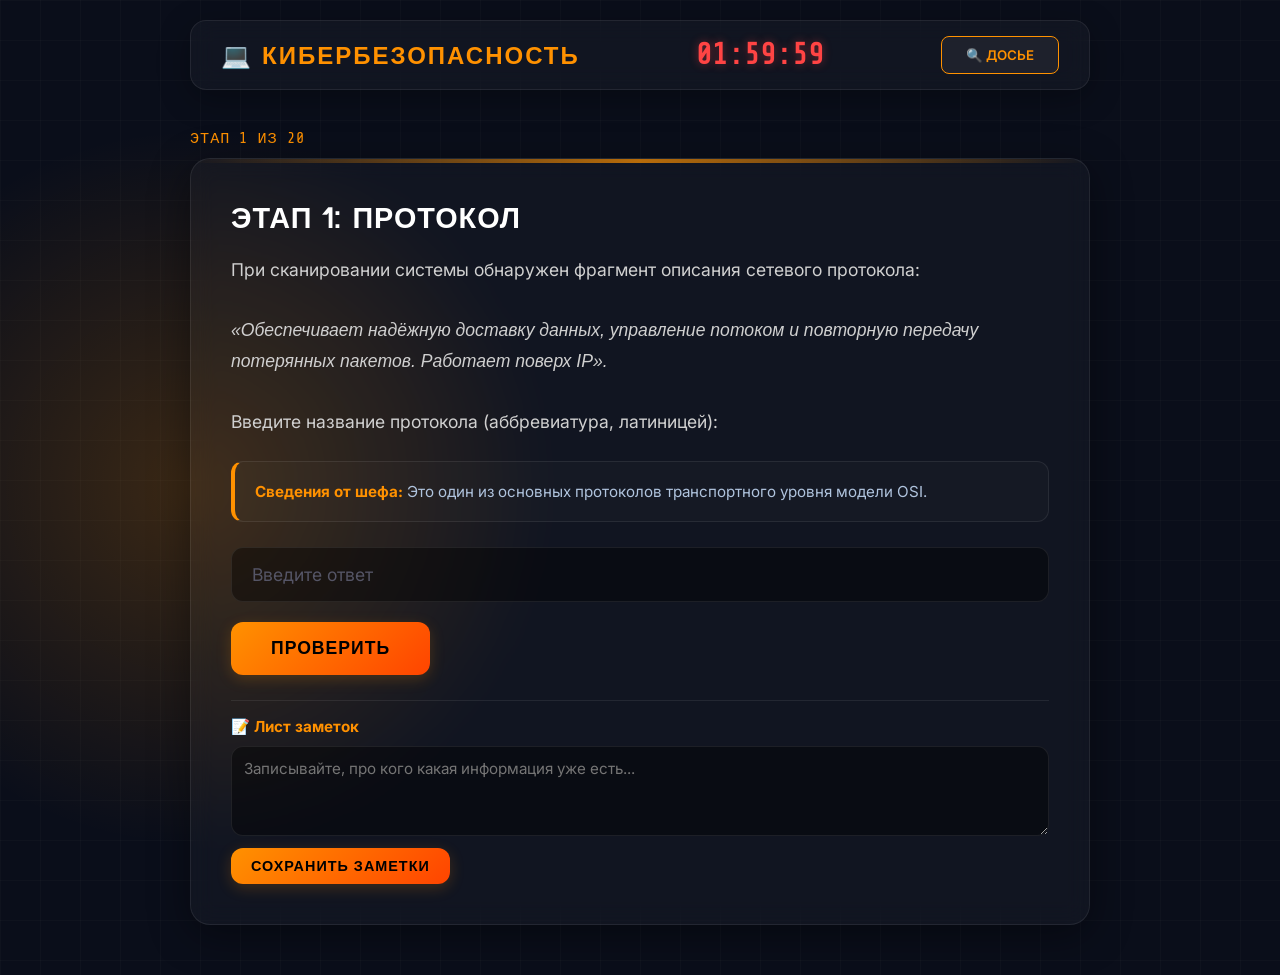
==== commit 0d0240ce: "Update cyber.html" ====
--- a/cyber.html
+++ b/cyber.html
@@ -6,306 +6,247 @@
     <title>КИБЕРБЕЗОПАСНОСТЬ | КИБЕР-КВЕСТ</title>
     <link href="https://fonts.googleapis.com/css2?family=Orbitron:wght@500;700&family=Inter:wght@300;400;600&family=Share+Tech+Mono&display=swap" rel="stylesheet">
     <link rel="stylesheet" href="style.css">
+    <style>
+        .progress-bar { font-family:'Share Tech Mono',monospace; color:var(--accent); font-size:0.95rem; margin-bottom:10px; letter-spacing:1px; }
+        .notes-area { width:100%; box-sizing:border-box; min-height:90px; background:rgba(0,0,0,0.4); border:1px solid var(--border-color); color:#fff; border-radius:12px; padding:12px; font-family:'Inter',sans-serif; font-size:0.95rem; margin-top:10px; }
+        .dossier-photo { width:48px; height:48px; border-radius:50%; background:var(--accent-glow); display:inline-flex; align-items:center; justify-content:center; font-size:1.4rem; margin-right:12px; vertical-align:middle; }
+        .big-puzzle { font-size:1.5rem; color:#ffaa00; font-weight:700; line-height:1.4; letter-spacing:1px; }
+    </style>
 </head>
 <body class="theme-cyber">
     <div class="top-bar">
         <div class="logo">💻 <span>КИБЕРБЕЗОПАСНОСТЬ</span></div>
-        <div class="timer" id="timer">02:25:00</div>
+        <div class="timer" id="timer">02:00:00</div>
         <button class="dossier-btn" onclick="toggleDossier()">🔍 ДОСЬЕ</button>
     </div>
 
     <div class="modal" id="dossierModal">
         <div class="modal-content">
             <button class="close-btn" onclick="toggleDossier()">×</button>
-            <h2 style="margin-top:0; font-size:1.6rem;">БАЗА ДАННЫХ</h2>
+            <h2 style="margin-top:0; font-size:1.6rem;">БАЗА ДАННЫХ ПОДОЗРЕВАЕМЫХ</h2>
             <ul class="dossier-list" id="dossierList"></ul>
         </div>
     </div>
 
-    <div class="quest-container">
-        <!-- ЭТАП 1 -->
-        <div class="stage" id="stage1">
-            <h2>ЭТАП 1: ЦИФРОВАЯ ЗАГАДКА</h2>
-            <p>При сканировании системы был обнаружен странный код-загадка. Разгадайте её: <br><br><strong style="font-size:1.2rem; color:var(--accent);">«Я несу информацию, но не говорю. Я храню данные, но не помню. Что я?»</strong></p>
-            <div class="info-block">
-                <strong>Сведения от шефа:</strong> Это устройство используется для хранения и переноса данных. Оно подключается к компьютеру через порт USB и имеет небольшие размеры.
-            </div>
-            <input type="text" id="input1" placeholder="Введите ответ">
-            <button class="btn" onclick="check1()">ПРОВЕРИТЬ</button>
-            <p class="msg" id="msg1"></p>
-            <p class="hint" id="hint1"></p>
-            
-            <!-- Блок с правильным ответом (виден сразу после правильного ввода) -->
-            <div id="successBlock1" class="hidden" style="margin-top:20px;">
-                <p style="color:#00ff00; font-weight:bold; font-size: 1.2rem;">✅ Доступ разрешён!</p>
-                <div class="info-block" style="margin-top: 15px; border-left-color: #ffaa00;">
-                    <strong>Важно! Передайте этот код отделу Полиции:</strong><br>
-                    <span style="font-size: 1.5rem; font-family: 'Share Tech Mono', monospace; color: #fff; letter-spacing: 2px;">POLICE-99</span>
-                </div>
-                <button class="btn" onclick="nextStage1()">ПЕРЕЙТИ К ЭТАПУ 2</button>
-            </div>
-
-            <!-- Блок для пароля шефа (если 10 попыток) -->
-            <div id="passBlock1" class="hidden" style="margin-top:20px; border-top:1px solid var(--border-color); padding-top:20px;">
-                <p style="color:#ffbb33; font-size:0.9rem;">Требуется пароль от шефа (родительский контроль):</p>
-                <input type="password" id="pass1" placeholder="Пароль шефа">
-                <button class="btn btn-warning" onclick="checkPass1()">ВВЕСТИ ПАРОЛЬ</button>
-                <p class="msg" id="passMsg1"></p>
-                <div id="answer1" class="hidden" style="margin-top:15px;">
-                    <p style="color:#00ff00; font-weight:bold;">Правильный ответ: ФЛЕШКА</p>
-                    <div class="info-block" style="margin-top: 15px; border-left-color: #ffaa00;">
-                        <strong>Важно! Передайте этот код отделу Полиции:</strong><br>
-                        <span style="font-size: 1.5rem; font-family: 'Share Tech Mono', monospace; color: #fff; letter-spacing: 2px;">POLICE-99</span>
-                    </div>
-                    <button class="btn" onclick="nextStage1()">ПРОДОЛЖИТЬ</button>
-                </div>
-            </div>
-        </div>
-
-        <!-- ЭТАП 2 -->
-        <div class="stage hidden" id="stage2">
-            <h2>ЭТАП 2: ПЕРЕКРЁСТНЫЙ КОД</h2>
-            <p>Свяжитесь с отделом Полиции. Они получили код, который необходим для доступа к части файла. Введите этот код:</p>
-            <input type="text" id="input2" placeholder="Введите код от Полиции">
-            <button class="btn" onclick="check2()">ПОЛУЧИТЬ ДАННЫЕ</button>
-            <p class="msg" id="msg2"></p>
-            <p class="hint" id="hint2"></p>
-            
-            <div id="passBlock2" class="hidden" style="margin-top:20px; border-top:1px solid var(--border-color); padding-top:20px;">
-                <p style="color:#ffbb33; font-size:0.9rem;">Требуется пароль от шефа (родительский контроль):</p>
-                <input type="password" id="pass2" placeholder="Пароль шефа">
-                <button class="btn btn-warning" onclick="checkPass2()">ВВЕСТИ ПАРОЛЬ</button>
-                <p class="msg" id="passMsg2"></p>
-                <div id="answer2" class="hidden" style="margin-top:15px;">
-                    <p style="color:#00ff00; font-weight:bold;">Правильный ответ: POLICE-99</p>
-                    <button class="btn" onclick="nextStage2()">ПРОДОЛЖИТЬ</button>
-                </div>
-            </div>
-            
-            <div id="part1Block" class="hidden">
-                <p style="margin-top:20px;">Доступ получен. Извлечена <strong>Часть 1 рецепта</strong>:</p>
-                <div class="terminal" id="part1Text">00101110 00100000 01010110 01100001 01110010 01101001 01110100 01110011 00100000 01100100 01101111 00100000 01111010 01101111 01101100 01101111 01110100 01101001 01110011 01110100 01101111 01100111 01101111 00100000 01100011 01110110 01100101 01110100 01100001 00101110 00100000 01010010 01100001 01111010 01101100 01101001 01110100 01110011 01111001 00100000 01110000 01101111 00100000 01100110 01101111 01110010 01101101 01101111 01100011 01101000 01101011 01100001 01101101 00101110</div>
-                <p style="font-size:0.9rem; color:var(--text-muted);">Сохраните этот код! Он понадобится в финале.</p>
-                <button class="btn" onclick="nextStage2b()">ПЕРЕЙТИ К ЭТАПУ 3</button>
-            </div>
-        </div>
-
-        <!-- ЭТАП 3 -->
-        <div class="stage hidden" id="stage3">
-            <h2>ЭТАП 3: НЕЙРОСЕТИ В ДЕЛЕ</h2>
-            <p>Для получения второй части файла необходимо восстановить фоторобот. Используйте нейросеть для генерации изображений и создайте портрет: <em>«Мужчина 30 лет, хакер, в капюшоне, за компьютером»</em>. Прикрепите файл:</p>
-            <input type="file" id="file3" accept="image/*">
-            <button class="btn" onclick="check3()">ОТПРАВИТЬ ФАЙЛ</button>
-            <p class="msg" id="msg3"></p>
-            <p class="hint" id="hint3"></p>
-            
-            <div id="part2Block" class="hidden">
-                <p style="margin-top:20px;">Фоторобот принят. Извлечена <strong>Часть 2 рецепта</strong>:</p>
-                <div class="terminal">01010010 01100101 01100011 01100101 01110000 01110100 00111010 00100000 00110001 00100000 01110011 01110100 01100001 01101011 01100001 01101110 00100000 01110011 01100001 01101000 01100001 01110010 01100001</div>
-                <p style="font-size:0.9rem; color:var(--text-muted);">Сохраните этот код! Он понадобится в финале.</p>
-                <button class="btn" onclick="nextStage3()">ПЕРЕЙТИ К ФИНАЛУ</button>
-            </div>
-        </div>
-
-        <!-- ЭТАП 4 -->
-        <div class="stage hidden" id="stage4">
-            <h2>ФИНАЛ: ОБЛИЧЕНИЕ</h2>
-            <p>Вы собрали все части рецепта. Соедините их в один двоичный код и расшифруйте через онлайн-конвертер (binary to text).</p>
-            <div class="info-block">
-                <strong>Сведения от шефа:</strong> Дактилоскопия — метод идентификации по отпечаткам пальцев. Сравнение проводится наложением прозрачного листа с отпечатком на экран. Проверьте отпечаток, найденный на флешке, и сравните с базой данных.
-            </div>
-            <p>Кто же преступник?</p>
-            <input type="text" id="input4" placeholder="Введите имя преступника">
-            <button class="btn" onclick="check4()">ОБЛИЧИТЬ</button>
-            <p class="msg" id="msg4"></p>
-            <p class="hint" id="hint4"></p>
-            
-            <div id="passBlock4" class="hidden" style="margin-top:20px; border-top:1px solid var(--border-color); padding-top:20px;">
-                <p style="color:#ffbb33; font-size:0.9rem;">Требуется пароль от шефа (родительский контроль):</p>
-                <input type="password" id="pass4" placeholder="Пароль шефа">
-                <button class="btn btn-warning" onclick="checkPass4()">ВВЕСТИ ПАРОЛЬ</button>
-                <p class="msg" id="passMsg4"></p>
-                <div id="answer4" class="hidden" style="margin-top:15px;">
-                    <p style="color:#00ff00; font-weight:bold;">Правильный ответ: Дана Сергеевна</p>
-                    <button class="btn" onclick="nextStage4()">ЗАВЕРШИТЬ</button>
-                </div>
-            </div>
-            
-            <div id="finalBlock" class="final-block hidden">
-                <h2>🎉 ДЕЛО ЗАКРЫТО!</h2>
-                <p style="font-size:1.2rem; color:#fff;">Преступник — <strong>Дана Сергеевна</strong>. Мотив: приготовить карамель для детей. Заберите рецепт и Chupa Chups!</p>
-            </div>
-        </div>
-    </div>
+    <div class="quest-container" id="questContainer"></div>
 
     <script>
+        // ===== ДОСЬЕ (фото-заглушки) =====
         const dossierData = [
-            { name: "Багров Дмитрий Иванович", text: "Начинал как сисадмин школьного кабинета. Разрабатывал скрипты для автоматизации домашки. Завербован за нестандартное мышление. Склонен к самоуверенности. Алиби: был в столовой, но время не подтверждено." },
-            { name: "Батенева Милана Сергеевна", text: "Победитель олимпиад по математике. Решает сложные логические задачи, но не терпит спешки. Пришла по рекомендации преподавателя. Решала задачи в кабинете одна. Обладает феноменальной памятью на числа." },
-            { name: "Бутырин Степан Ильич", text: "Увлекается криптографией и старинными шифрами. Ранее контактировал с хакером, но прекратил. Помог раскрыть серию взломов. Спокойный и методичный. Алиби: гулял в рекреации, но камеры зафиксировали в другом крыле." },
-            { name: "Глебова Виктория Сергеевна", text: "Специалист по восстановлению удалённых файлов. Восстановила данные школьного сервера. Пунктуальна и обязательна. В день инцидента была у медсестры, что не соответствует алиби. Навыки позволяют скрыть следы доступа." },
-            { name: "Дробинина Анна Дмитриевна", text: "Автор программы для выявления лжи. Тихая, но замечает мельчайшие несоответствия. Разоблачила одноклассника в краже. Алиби о столовой опровергается камерами. Часто отлучается на переменах." },
-            { name: "Зайков Тимофей Денисович", text: "Мастер спорта по киберспорту. Реакция как у робота. Ранее взломал школьную сеть ради шутки, но исправился. Энергичный и азартный. Утверждает, что играл в телефоне, но активность в сети требует проверки." },
-            { name: "Кордюкова Анастасия Евгеньевна", text: "Специалист по социальной инженерии. Выведывает пароли через доверительные беседы. Разоблачила школьного вора. Ценится за подход к людям. Алиби: болтала с другом, но личность друга не установлена." },
-            { name: "Пильникова Александра Владимировна", text: "Разбирается в аппаратном обеспечении. Собрала компьютер из подручных средств. Починила сервер учителя. Практична и надёжна. Алиби: чинила принтер, но журнал событий не содержит записей о неисправностях." },
-            { name: "Соколова Мария Васильевна", text: "Увлекается рисованием и визуальными ребусами. Замечает детали на фото. Помогла раскрыть подделку документов. Алиби: рисовала на доске, но следов работы нет. Может создавать ложные улики." },
-            { name: "Татаринова Вера Вячеславовна", text: "Эксперт по нейросетям. Генерирует текст, изображения и голос. Создала ИИ-помощника для библиотеки. Мечтает об универсальном ИИ. Алиби: генерировала картинки, но история запросов очищена. Может создавать фальшивые доказательства." },
-            { name: "Ценев Илья Алексеевич", text: "Бывший геймер, знает все читы и уязвимости. Предотвратил кибератаку на школу. Параноидален, но внимателен. Алиби: проверял антивирус, но логи показывают, что он не запускался. Паранойя может быть попыткой замести следы." },
-            { name: "Шаврюкова Яна Александровна", text: "Увлекается историей и архивами. Находит информацию после удаления следов. Восстановила историю школьного проекта. Любит загадки. Алиби: искала в архиве, но архив был закрыт. Может создавать ложный след." },
-            { name: "Дана Сергеевна (Шеф)", text: "Руководитель отдела. Знает всё обо всех. В последнее время ведёт себя странно: отлучается и что-то печатает. Нет подтверждённого алиби — была на совещании, но никто не видел. На флешке найден её отпечаток. Мотив: приготовить карамель для детей." }
+            { name: "Багров Дмитрий Иванович", emoji: "🧑‍💻", text: "Начинал как сисадмин школьного кабинета. Разрабатывал скрипты для автоматизации домашки. Завербован за нестандартное мышление. Алиби: был в столовой, но время не подтверждено." },
+            { name: "Батенева Милана Сергеевна", emoji: "👩‍🎓", text: "Победитель олимпиад по математике. Решает сложные логические задачи. Решала задачи в кабинете одна. Алиби: кабинет, одна." },
+            { name: "Бутырин Степан Ильич", emoji: "🧑‍🔬", text: "Увлекается криптографией и старинными шифрами. Помог раскрыть серию взломов. Алиби: гулял в рекреации, но камеры зафиксировали в другом крыле." },
+            { name: "Глебова Виктория Сергеевна", emoji: "👩‍💼", text: "Специалист по восстановлению удалённых файлов. В день инцидента была у медсестры, что не соответствует алиби. Навыки позволяют скрыть следы доступа." },
+            { name: "Дробинина Анна Дмитриевна", emoji: "👩‍🏫", text: "Автор программы для выявления лжи. Алиби о столовой опровергается камерами. Часто отлучается на переменах." },
+            { name: "Зайков Тимофей Денисович", emoji: "🧑‍🎮", text: "Мастер спорта по киберспорту. Ранее взломал школьную сеть ради шутки. Утверждает, что играл в телефоне, но активность в сети требует проверки." },
+            { name: "Кордюкова Анастасия Евгеньевна", emoji: "👩‍💻", text: "Специалист по социальной инженерии. Выведывает пароли через доверительные беседы. Алиби: болтала с другом, но личность друга не установлена." },
+            { name: "Пильникова Александра Владимировна", emoji: "👩‍🔧", text: "Разбирается в аппаратном обеспечении. Починила сервер учителя. Алиби: чинила принтер, но журнал событий не содержит записей о неисправностях." },
+            { name: "Соколова Мария Васильевна", emoji: "👩‍🎨", text: "Увлекается рисованием и визуальными ребусами. Помогла раскрыть подделку документов. Алиби: рисовала на доске, но следов работы нет." },
+            { name: "Татаринова Вера Вячеславовна", emoji: "🤖", text: "Эксперт по нейросетям. Создала ИИ-помощника для библиотеки. Алиби: генерировала картинки, но история запросов очищена." },
+            { name: "Ценев Илья Алексеевич", emoji: "🧑‍💻", text: "Бывший геймер, знает все читы. Предотвратил кибератаку на школу. Алиби: проверял антивирус, но логи показывают, что он не запускался." },
+            { name: "Шаврюкова Яна Александровна", emoji: "👩‍📚", text: "Увлекается историей и архивами. Восстановила историю школьного проекта. Алиби: искала в архиве, но архив был закрыт." },
+            { name: "Дана Сергеевна (Шеф)", emoji: "🕵️‍♀️", text: "Руководитель отдела. Знает всё обо всех. Нет подтверждённого алиби — была на совещании, но никто не видел. На флешке найден её отпечаток. Мотив: приготовить карамель для детей." }
         ];
-
         const list = document.getElementById('dossierList');
         dossierData.forEach(item => {
             const li = document.createElement('li');
             li.className = 'dossier-item';
-            li.innerHTML = `<span class="dossier-name">${item.name}</span><span class="dossier-text">${item.text}</span>`;
+            li.innerHTML = `<span class="dossier-photo">${item.emoji}</span><span class="dossier-name">${item.name}</span><span class="dossier-text">${item.text}</span>`;
             list.appendChild(li);
         });
-
         function toggleDossier() { document.getElementById('dossierModal').classList.toggle('active'); }
 
-        let timeLeft = 8700;
-        if (localStorage.getItem('cyber_timer')) timeLeft = parseInt(localStorage.getItem('cyber_timer'));
+        // ===== ТАЙМЕР =====
+        let timeLeft = 7200;
+        if (localStorage.getItem('cyber_timer_v2')) timeLeft = parseInt(localStorage.getItem('cyber_timer_v2'));
         function updateTimer() {
             if (timeLeft <= 0) { document.getElementById('timer').innerText = '00:00:00'; return; }
             let h = Math.floor(timeLeft / 3600), m = Math.floor((timeLeft % 3600) / 60), s = timeLeft % 60;
-            document.getElementById('timer').innerText = `${String(h).padStart(2, '0')}:${String(m).padStart(2, '0')}:${String(s).padStart(2, '0')}`;
-            timeLeft--; localStorage.setItem('cyber_timer', timeLeft);
+            document.getElementById('timer').innerText = `${String(h).padStart(2,'0')}:${String(m).padStart(2,'0')}:${String(s).padStart(2,'0')}`;
+            timeLeft--; localStorage.setItem('cyber_timer_v2', timeLeft);
         }
         setInterval(updateTimer, 1000); updateTimer();
 
-        let state = { stage: 1, attempts: 0 };
-        if (localStorage.getItem('cyber_state')) state = JSON.parse(localStorage.getItem('cyber_state'));
-        function saveState() { localStorage.setItem('cyber_state', JSON.stringify(state)); }
-        function showStage(num) {
-            for (let i = 1; i <= 4; i++) document.getElementById(`stage${i}`).classList.add('hidden');
-            document.getElementById(`stage${num}`).classList.remove('hidden');
-        }
-        if (state.stage) showStage(Math.floor(state.stage));
-
-        function handleCheck(stageNum, correctAnswer, nextStageNum) {
-            let val = document.getElementById(`input${stageNum}`).value.trim().toLowerCase();
-            if (val === correctAnswer.toLowerCase()) {
-                state.stage = nextStageNum; state.attempts = 0; saveState(); showStage(nextStageNum);
+        // ===== 20 ЭТАПОВ =====
+        const stages = [
+            { title:"ЭТАП 1: ПРОТОКОЛ",
+              desc:"При сканировании системы обнаружен фрагмент описания сетевого протокола:<br><br><em>«Обеспечивает надёжную доставку данных, управление потоком и повторную передачу потерянных пакетов. Работает поверх IP».</em><br><br>Введите название протокола (аббревиатура, латиницей):",
+              info:"Это один из основных протоколов транспортного уровня модели OSI.", answer:"tcp", hint:"TCP (Transmission Control Protocol).", type:"text" },
+            { title:"ЭТАП 2: ПЕРЕКРЁСТНЫЙ КОД",
+              desc:"Свяжитесь с отделом ФБР. Они получили код для доступа к части файла. Введите его:",
+              info:"Код состоит из названия отдела и числа.", answer:"cyber-55", hint:"CYBER-55", type:"text" },
+            { title:"ЭТАП 3: БИОМЕТРИЧЕСКАЯ ЗАЩИТА",
+              desc:"Система требует текстового подтверждения от начальника отдела: опишите ситуацию доступа по пунктам (кто, когда, зачем, с какого устройства). Введите описание в поле:",
+              info:"Подумайте, как получить официальное описание, не составляя его вручную. Подойдёт любой текст-подтверждение (не короче 20 символов).", answer:"__text__", hint:"Сгенерируйте официальный текст описания через инструмент генерации текста.", type:"text" },
+            { title:"ЭТАП 4: ПОИСК УЛИКИ",
+              desc:"Система выдала координаты: «Ищите там, где растут цветы». Найдите в кабинете записку и введите код с неё:",
+              info:"Посмотрите на окна.", answer:"цветок123", hint:"Проверьте цветочные горшки на подоконнике.", type:"text" },
+            { title:"ЭТАП 5: ДВОИЧНЫЙ КОД",
+              desc:"Переведите двоичный код в текст:<br><div class='terminal'>01000010 01001001 01001110 01000001 01010010 01011001</div>",
+              info:"Онлайн-конвертер binary to text.", answer:"binary", hint:"Binary (латиницей).", type:"text" },
+            { title:"ЭТАП 6: РАСШИФРОВКА ХЕША",
+              desc:"Хеш пароля: <span class='terminal' style='display:inline-block;padding:6px 10px;'>e10adc3949ba59abbe56e057f20f883e</span><br>Найдите в интернете, что это за пароль:",
+              info:"Это самый популярный числовой пароль.", answer:"123456", hint:"123456", type:"text" },
+            { title:"ЭТАП 7: АНАЛИЗ ДОСЬЕ",
+              desc:"Изучите досье. У кого из подозреваемых нет подтверждённого алиби? Введите имя:",
+              info:"Совещание — не алиби, если никто не видел.", answer:"дана", hint:"Дана Сергеевна", type:"text" },
+            { title:"ЭТАП 8: ЭКСПЕРТИЗА",
+              desc:"Найдите в интернете, что такое «криптография», и введите ключевое слово (единственное число):",
+              info:"Это наука о шифровании информации.", answer:"шифр", hint:"Шифр", type:"text" },
+            { title:"ЭТАП 9: QR-КОД",
+              desc:"На застеклённой рекреации висит QR-код. Отсканируйте его и введите секретное слово:",
+              info:"Используйте телефон или онлайн-сканер.", answer:"доступ", hint:"Доступ", type:"text" },
+            { title:"ЭТАП 10: ЛОГИКА",
+              desc:"Если P = Q, Q > R, а R > S, то кто самый маленький?",
+              info:"Простая логика.", answer:"s", hint:"S", type:"text" },
+            { title:"ЭТАП 11: МАТЕМАТИКА",
+              desc:"Сколько будет 25% от 80?",
+              info:"25% — это 25/100.", answer:"20", hint:"Двадцать", type:"text" },
+            { title:"ЭТАП 12: ШИФР АТБАШ",
+              desc:"Расшифруйте слово (шифр Атбаш): <strong style='font-size:1.4rem;color:var(--accent);'>ТУМГЯ</strong>",
+              info:"Атбаш — зеркальный алфавит (А=Я, Б=Ю).", answer:"агент", hint:"Агент", type:"text" },
+            { title:"ЭТАП 13: ГЕОГРАФИЯ",
+              desc:"В каком году был основан город Казань?",
+              info:"Это один из древнейших городов России, дата условная — 1005 год.", answer:"1005", hint:"1005", type:"text" },
+            { title:"ЭТАП 14: ИСТОРИЯ",
+              desc:"В каком году был изобретён первый компьютерный вирус (термин «вирус»)?",
+              info:"Это связано с работой Фреда Коэна.", answer:"1983", hint:"1983", type:"text" },
+            { title:"ЭТАП 15: ВНИМАНИЕ",
+              desc:"Сколько раз буква «И» встречается в слове «ИНФОРМАТИКА»?",
+              info:"Просто посчитайте.", answer:"2", hint:"Два", type:"text" },
+            { title:"ЭТАП 16: ЛОГИКА",
+              desc:"У бабушки 6 внуков. У каждого есть сестра. Сколько всего внуков?",
+              info:"Сестра одна на всех.", answer:"7", hint:"Семь", type:"text" },
+            { title:"ЭТАП 17: ПОИСК УЛИК",
+              desc:"Ищите на двухметровом столе папку с надписью «СЕКРЕТНО». Введите код с папки:",
+              info:"Код написан маркером.", answer:"папка999", hint:"Папка999", type:"text" },
+            { title:"ЭТАП 18: АНАЛИЗ",
+              desc:"Сравните отпечаток на флешке с базой данных. Чей это отпечаток? Введите имя:",
+              info:"У кого нет алиби?", answer:"дана", hint:"Дана", type:"text" },
+            { title:"ЭТАП 19: СБОРКА ПАЗЛА",
+              desc:"<div class='big-puzzle'>ОДНА ЧАСТЬ ПАЗЛА ПОЛУЧЕНА.<br>ВЗЛОМ ОПРАВДАН.<br>ЭТО ПОНАДОБИТСЯ ПОЗЖЕ.</div><br>Ваш фрагмент двоичного кода:<div class='terminal' style='color:#fff;font-size:1.05rem;'>00101110 00100000 01010110 01100001 01110010 01101001 01110100 01110011 00100000 01100100 01101111 00100000 01111010 01101111 01101100 01101111 01110100 01101001 01110011 01110100 01101111 01100111 01101111 00100000 01100011 01110110 01100101 01110100 01100001 00101110 00100000 01010010 01100001 01111010 01101100 01101001 01110100 01110011 01111001 00100000 01110000 01101111 00100000 01100110 01101111 01110010 01101101 01101111 01100011 01101000 01101011 01100001 01101101 00101110</div>",
+              info:"Сохраните этот код. Он понадобится в финале.", answer:"готово", hint:"Введите «готово», чтобы продолжить.", type:"text" },
+            { title:"ЭТАП 20: ФИНАЛ",
+              desc:"Вы собрали все улики. Кто преступник?",
+              info:"Проверьте алиби ещё раз.", answer:"дана сергеевна", hint:"Дана Сергеевна", type:"text" }
+        ];
+
+        // ===== СОСТОЯНИЕ =====
+        let state = { currentStage: 0, attempts: 0, notes: "" };
+        if (localStorage.getItem('cyber_state_v2')) state = JSON.parse(localStorage.getItem('cyber_state_v2'));
+        function saveState() { localStorage.setItem('cyber_state_v2', JSON.stringify(state)); }
+
+        const container = document.getElementById('questContainer');
+
+        function renderStage() {
+            if (state.currentStage >= stages.length) {
+                container.innerHTML = `<div class="final-block"><h2>🎉 ДЕЛО ЗАКРЫТО!</h2><p style="font-size:1.2rem;color:#fff;">Преступник — <strong>Дана Сергеевна</strong>. Мотив: приготовить карамель для детей. Заберите рецепт и Chupa Chups!</p></div>`;
+                return;
+            }
+            const s = stages[state.currentStage];
+            let inputHtml = '';
+            if (s.type === 'file') {
+                inputHtml = `<input type="file" id="fileInput" accept="${s.accept||''}"><button class="btn" onclick="checkAnswer()">ОТПРАВИТЬ</button>`;
+            } else if (s.answer === '__text__') {
+                inputHtml = `<textarea class="notes-area" id="textInput" placeholder="Введите описание ситуации (не короче 20 символов)..." style="min-height:120px;"></textarea><button class="btn" onclick="checkAnswer()">ОТПРАВИТЬ</button>`;
+            } else {
+                inputHtml = `<input type="text" id="textInput" placeholder="Введите ответ"><button class="btn" onclick="checkAnswer()">ПРОВЕРИТЬ</button>`;
+            }
+            container.innerHTML = `
+                <div class="progress-bar">ЭТАП ${state.currentStage + 1} ИЗ ${stages.length}</div>
+                <div class="stage">
+                    <h2>${s.title}</h2>
+                    <p>${s.desc}</p>
+                    <div class="info-block"><strong>Сведения от шефа:</strong> ${s.info}</div>
+                    ${inputHtml}
+                    <p class="msg" id="errorMsg"></p>
+                    <p class="hint" id="hintMsg"></p>
+                    <div id="passBlock" class="hidden" style="margin-top:20px;border-top:1px solid var(--border-color);padding-top:20px;">
+                        <p style="color:#ffbb33;font-size:0.9rem;">Требуется пароль от шефа (родительский контроль):</p>
+                        <input type="password" id="passInput" placeholder="Пароль шефа">
+                        <button class="btn btn-warning" onclick="checkPass()">ВВЕСТИ ПАРОЛЬ</button>
+                        <p class="msg" id="passMsg"></p>
+                        <div id="answerBlock" class="hidden" style="margin-top:15px;">
+                            <p style="color:#00ff00;font-weight:bold;">Правильный ответ: ${s.answer === '__text__' ? 'любой осмысленный текст' : s.answer}</p>
+                            <button class="btn" onclick="nextStage()">ПРОДОЛЖИТЬ</button>
+                        </div>
+                    </div>
+                    <div style="margin-top:25px;border-top:1px solid var(--border-color);padding-top:15px;">
+                        <strong style="color:var(--accent);font-size:0.95rem;">📝 Лист заметок</strong>
+                        <textarea class="notes-area" id="notesArea" placeholder="Записывайте, про кого какая информация уже есть...">${state.notes||''}</textarea>
+                        <button class="btn" style="padding:10px 20px;font-size:0.9rem;margin-top:8px;" onclick="saveNotes()">СОХРАНИТЬ ЗАМЕТКИ</button>
+                    </div>
+                </div>`;
+            if (state.attempts >= 10) {
+                document.getElementById('passBlock').classList.remove('hidden');
+                document.getElementById('errorMsg').innerText = "Лимит попыток исчерпан.";
+            } else if (state.attempts >= 6) {
+                document.getElementById('hintMsg').innerText = "Подсказка: " + s.hint;
+            }
+        }
+
+        function saveNotes() {
+            const el = document.getElementById('notesArea');
+            if (el) { state.notes = el.value; saveState(); }
+        }
+
+        function checkAnswer() {
+            const s = stages[state.currentStage];
+            let val = '';
+            if (s.type === 'file') {
+                const f = document.getElementById('fileInput');
+                if (f.files.length > 0) val = 'file';
+            } else {
+                const el = document.getElementById('textInput');
+                val = (el.value || '').trim().toLowerCase().replace(/\s+/g,' ');
+            }
+            let ok = false;
+            if (s.answer === '__text__') {
+                ok = val.length >= 20;
+            } else if (s.type === 'file') {
+                ok = (s.answer === 'file' && val === 'file');
+            } else {
+                ok = (val === s.answer.toLowerCase());
+            }
+            if (ok) {
+                saveNotes();
+                nextStage();
             } else {
                 state.attempts++; saveState();
-                let msgEl = document.getElementById(`msg${stageNum}`);
-                let hintEl = document.getElementById(`hint${stageNum}`);
-                let passBlock = document.getElementById(`passBlock${stageNum}`);
+                const errorMsg = document.getElementById('errorMsg');
+                const hintMsg = document.getElementById('hintMsg');
+                const passBlock = document.getElementById('passBlock');
                 if (state.attempts >= 10) {
-                    msgEl.innerText = "Лимит попыток исчерпан."; hintEl.innerText = ""; passBlock.classList.remove('hidden');
+                    errorMsg.innerText = "Лимит попыток исчерпан.";
+                    passBlock.classList.remove('hidden');
                 } else if (state.attempts >= 6) {
-                    msgEl.innerText = "Неверно."; hintEl.innerText = getHint(stageNum);
+                    errorMsg.innerText = "Неверно.";
+                    hintMsg.innerText = "Подсказка: " + s.hint;
                 } else {
-                    msgEl.innerText = "Неверно! Попробуйте ещё раз."; hintEl.innerText = "";
+                    errorMsg.innerText = "Неверно! Попробуйте ещё раз.";
                 }
             }
         }
 
-        function getHint(stageNum) {
-            const hints = { 1: "Подсказка: Это небольшое устройство для хранения данных.", 2: "Подсказка: Код начинается с названия отдела.", 4: "Подсказка: У кого нет подтверждённого алиби?" };
-            return hints[stageNum] || "Обратитесь к шефу.";
-        }
-
-        function handlePass(stageNum) {
-            let pass = document.getElementById(`pass${stageNum}`).value.trim();
+        function checkPass() {
+            const pass = document.getElementById('passInput').value.trim();
             if (pass === '1357') {
-                document.getElementById(`passMsg${stageNum}`).innerText = "";
-                document.getElementById(`answer${stageNum}`).classList.remove('hidden');
-                document.getElementById(`passBlock${stageNum}`).classList.add('hidden');
-            } else {
-                document.getElementById(`passMsg${stageNum}`).innerText = "Доступ запрещён. Неверный пароль.";
-            }
-        }
-
-        // ЭТАП 1: ИСПРАВЛЕНА ЛОГИКА
-        function check1() { 
-            let val = document.getElementById('input1').value.trim().toLowerCase();
-            if (val === 'флешка') {
-                document.getElementById('msg1').innerText = "";
-                document.getElementById('hint1').innerText = "";
-                document.getElementById('successBlock1').classList.remove('hidden');
-                document.getElementById('input1').disabled = true;
-            } else {
-                state.attempts++; saveState();
-                let msgEl = document.getElementById('msg1');
-                let hintEl = document.getElementById('hint1');
-                let passBlock = document.getElementById('passBlock1');
-                if (state.attempts >= 10) {
-                    msgEl.innerText = "Лимит попыток исчерпан."; hintEl.innerText = ""; passBlock.classList.remove('hidden');
-                } else if (state.attempts >= 6) {
-                    msgEl.innerText = "Неверно."; hintEl.innerText = getHint(1);
-                } else {
-                    msgEl.innerText = "Неверно! Попробуйте ещё раз."; hintEl.innerText = "";
-                }
-            }
-        }
-        function checkPass1() { handlePass(1); }
-        function nextStage1() { state.stage = 2; state.attempts = 0; saveState(); showStage(2); }
-
-        function check2() { 
-            let val = document.getElementById('input2').value.trim();
-            if (val === 'POLICE-99') {
-                state.stage = 2.5; saveState(); document.getElementById('part1Block').classList.remove('hidden'); document.getElementById('msg2').innerText = "";
-            } else {
-                state.attempts++; saveState();
-                let msgEl = document.getElementById('msg2');
-                let hintEl = document.getElementById('hint2');
-                let passBlock = document.getElementById('passBlock2');
-                if (state.attempts >= 10) {
-                    msgEl.innerText = "Лимит попыток исчерпан."; hintEl.innerText = ""; passBlock.classList.remove('hidden');
-                } else if (state.attempts >= 6) {
-                    msgEl.innerText = "Неверно."; hintEl.innerText = getHint(2);
-                } else {
-                    msgEl.innerText = "Неверно! Попробуйте ещё раз."; hintEl.innerText = "";
-                }
-            }
-        }
-        function checkPass2() { handlePass(2); }
-        function nextStage2() { document.getElementById('part1Block').classList.remove('hidden'); document.getElementById('passBlock2').classList.add('hidden'); document.getElementById('msg2').innerText = ""; state.stage = 2.5; saveState(); }
-        function nextStage2b() { state.stage = 3; state.attempts = 0; saveState(); showStage(3); }
-
-        function check3() {
-            let file = document.getElementById('file3').files[0];
-            if (file) { document.getElementById('msg3').innerText = ""; document.getElementById('part2Block').classList.remove('hidden'); state.stage = 3.5; saveState(); } 
-            else document.getElementById('msg3').innerText = "Прикрепите файл!";
-        }
-        function nextStage3() { state.stage = 4; state.attempts = 0; saveState(); showStage(4); }
-
-        function check4() { 
-            let val = document.getElementById('input4').value.trim().toLowerCase();
-            if (val === 'дана сергеевна' || val === 'дана' || val === 'сергеевна') {
-                document.getElementById('finalBlock').classList.remove('hidden');
-                document.getElementById('msg4').innerText = "";
-                document.getElementById('input4').disabled = true;
-                state.stage = 6; saveState();
-            } else {
-                state.attempts++; saveState();
-                let msgEl = document.getElementById('msg4');
-                let hintEl = document.getElementById('hint4');
-                let passBlock = document.getElementById('passBlock4');
-                if (state.attempts >= 10) {
-                    msgEl.innerText = "Лимит попыток исчерпан."; hintEl.innerText = ""; passBlock.classList.remove('hidden');
-                } else if (state.attempts >= 6) {
-                    msgEl.innerText = "Неверно."; hintEl.innerText = getHint(4);
-                } else {
-                    msgEl.innerText = "Неверно! Попробуйте ещё раз."; hintEl.innerText = "";
-                }
-            }
-        }
-        function checkPass4() { handlePass(4); }
-        function nextStage4() { document.getElementById('finalBlock').classList.remove('hidden'); document.getElementById('passBlock4').classList.add('hidden'); document.getElementById('msg4').innerText = ""; state.stage = 6; saveState(); }
-
-        if (state.stage === 2.5) { showStage(2); document.getElementById('part1Block').classList.remove('hidden'); } 
-        else if (state.stage === 3.5) { showStage(3); document.getElementById('part2Block').classList.remove('hidden'); } 
-        else if (state.stage === 6) { showStage(4); document.getElementById('finalBlock').classList.remove('hidden'); }
-        
-        // Восстановление успешного первого этапа
-        if (state.stage > 1) {
-            document.getElementById('successBlock1').classList.remove('hidden');
-            document.getElementById('input1').disabled = true;
-        }
+                document.getElementById('passMsg').innerText = "";
+                document.getElementById('answerBlock').classList.remove('hidden');
+                document.getElementById('passBlock').classList.add('hidden');
+            } else {
+                document.getElementById('passMsg').innerText = "Доступ запрещён. Неверный пароль.";
+            }
+        }
+
+        function nextStage() {
+            state.currentStage++;
+            state.attempts = 0;
+            saveState();
+            renderStage();
+        }
+
+        renderStage();
     </script>
 </body>
 </html>
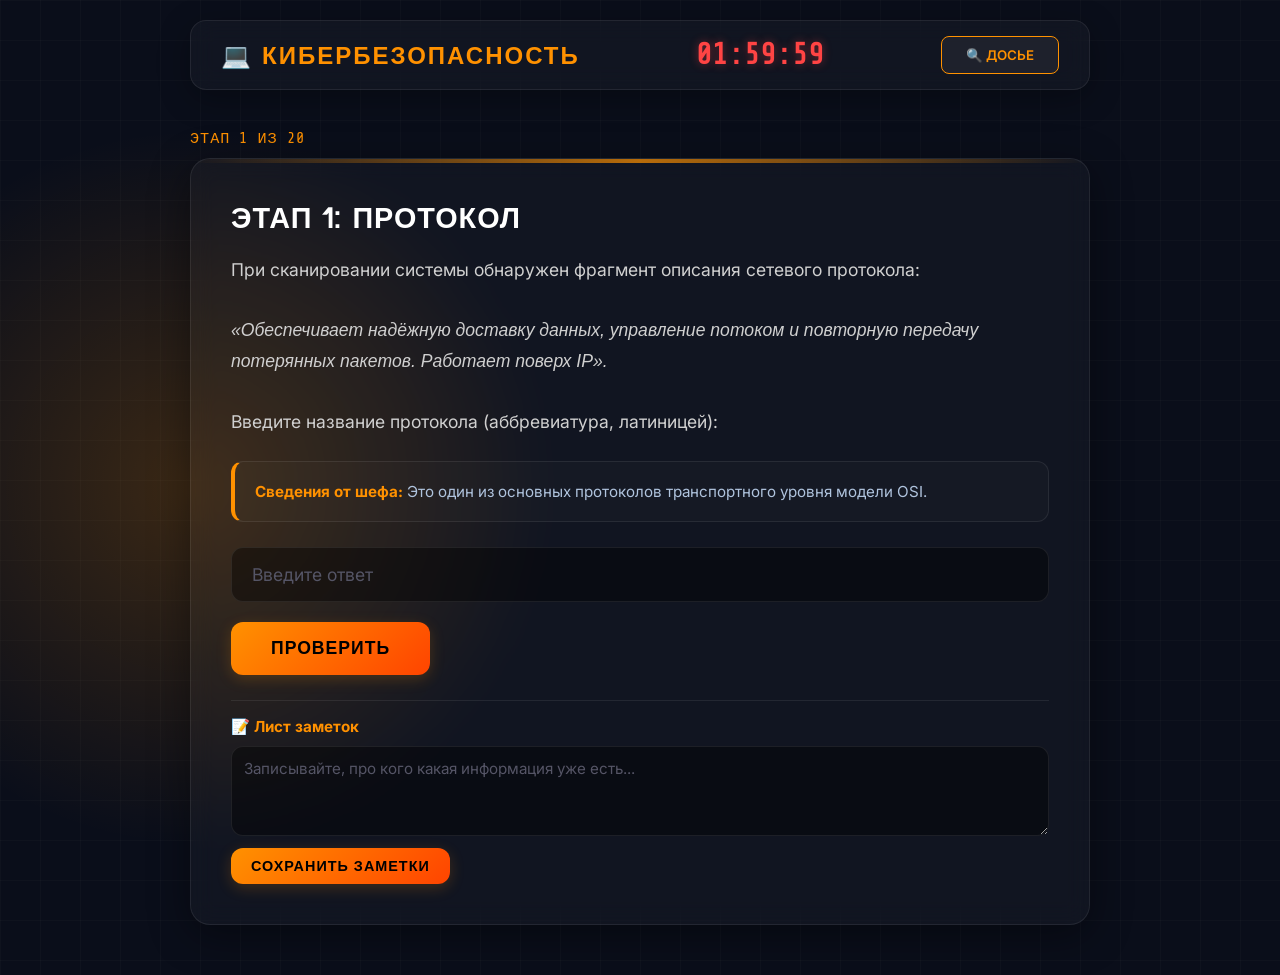
==== commit b06af3d5: "Update cyber.html" ====
--- a/cyber.html
+++ b/cyber.html
@@ -6,12 +6,6 @@
     <title>КИБЕРБЕЗОПАСНОСТЬ | КИБЕР-КВЕСТ</title>
     <link href="https://fonts.googleapis.com/css2?family=Orbitron:wght@500;700&family=Inter:wght@300;400;600&family=Share+Tech+Mono&display=swap" rel="stylesheet">
     <link rel="stylesheet" href="style.css">
-    <style>
-        .progress-bar { font-family:'Share Tech Mono',monospace; color:var(--accent); font-size:0.95rem; margin-bottom:10px; letter-spacing:1px; }
-        .notes-area { width:100%; box-sizing:border-box; min-height:90px; background:rgba(0,0,0,0.4); border:1px solid var(--border-color); color:#fff; border-radius:12px; padding:12px; font-family:'Inter',sans-serif; font-size:0.95rem; margin-top:10px; }
-        .dossier-photo { width:48px; height:48px; border-radius:50%; background:var(--accent-glow); display:inline-flex; align-items:center; justify-content:center; font-size:1.4rem; margin-right:12px; vertical-align:middle; }
-        .big-puzzle { font-size:1.5rem; color:#ffaa00; font-weight:700; line-height:1.4; letter-spacing:1px; }
-    </style>
 </head>
 <body class="theme-cyber">
     <div class="top-bar">
@@ -31,7 +25,6 @@
     <div class="quest-container" id="questContainer"></div>
 
     <script>
-        // ===== ДОСЬЕ (фото-заглушки) =====
         const dossierData = [
             { name: "Багров Дмитрий Иванович", emoji: "🧑‍💻", text: "Начинал как сисадмин школьного кабинета. Разрабатывал скрипты для автоматизации домашки. Завербован за нестандартное мышление. Алиби: был в столовой, но время не подтверждено." },
             { name: "Батенева Милана Сергеевна", emoji: "👩‍🎓", text: "Победитель олимпиад по математике. Решает сложные логические задачи. Решала задачи в кабинете одна. Алиби: кабинет, одна." },
@@ -56,7 +49,6 @@
         });
         function toggleDossier() { document.getElementById('dossierModal').classList.toggle('active'); }
 
-        // ===== ТАЙМЕР =====
         let timeLeft = 7200;
         if (localStorage.getItem('cyber_timer_v2')) timeLeft = parseInt(localStorage.getItem('cyber_timer_v2'));
         function updateTimer() {
@@ -67,7 +59,6 @@
         }
         setInterval(updateTimer, 1000); updateTimer();
 
-        // ===== 20 ЭТАПОВ =====
         const stages = [
             { title:"ЭТАП 1: ПРОТОКОЛ",
               desc:"При сканировании системы обнаружен фрагмент описания сетевого протокола:<br><br><em>«Обеспечивает надёжную доставку данных, управление потоком и повторную передачу потерянных пакетов. Работает поверх IP».</em><br><br>Введите название протокола (аббревиатура, латиницей):",
@@ -76,26 +67,26 @@
               desc:"Свяжитесь с отделом ФБР. Они получили код для доступа к части файла. Введите его:",
               info:"Код состоит из названия отдела и числа.", answer:"cyber-55", hint:"CYBER-55", type:"text" },
             { title:"ЭТАП 3: БИОМЕТРИЧЕСКАЯ ЗАЩИТА",
-              desc:"Система требует текстового подтверждения от начальника отдела: опишите ситуацию доступа по пунктам (кто, когда, зачем, с какого устройства). Введите описание в поле:",
-              info:"Подумайте, как получить официальное описание, не составляя его вручную. Подойдёт любой текст-подтверждение (не короче 20 символов).", answer:"__text__", hint:"Сгенерируйте официальный текст описания через инструмент генерации текста.", type:"text" },
+              desc:"Система требует текстового подтверждения от начальника отдела. Подготовьте официальное описание ситуации доступа по пунктам (кто, когда, зачем, с какого устройства), сохраните его в текстовый файл (.txt) и прикрепите:",
+              info:"Подумайте, как получить официальное описание, не составляя его вручную. Принимается любой текстовый файл.", answer:"file", hint:"Сгенерируйте официальный текст описания через инструмент генерации текста и сохраните в .txt.", type:"file", accept:".txt,text/plain" },
             { title:"ЭТАП 4: ПОИСК УЛИКИ",
               desc:"Система выдала координаты: «Ищите там, где растут цветы». Найдите в кабинете записку и введите код с неё:",
-              info:"Посмотрите на окна.", answer:"цветок123", hint:"Проверьте цветочные горшки на подоконнике.", type:"text" },
+              info:"Посмотрите на окна.", answer:"невашотдел", hint:"Проверьте цветочные горшки на подоконнике.", type:"text" },
             { title:"ЭТАП 5: ДВОИЧНЫЙ КОД",
-              desc:"Переведите двоичный код в текст:<br><div class='terminal'>01000010 01001001 01001110 01000001 01010010 01011001</div>",
-              info:"Онлайн-конвертер binary to text.", answer:"binary", hint:"Binary (латиницей).", type:"text" },
+              desc:"Переведите двоичный код в текст:<br><div class='terminal'>01110100 01101111 01110100 01101110 01100001 01101011 01101111 01100111 01101111 01101110 01100101 01110000 01101111 01100100 01110101 01101101 01100001 01100101 01110011 01101000</div>",
+              info:"Онлайн-конвертер binary to text.", answer:"тотнакогонеподумаешь", hint:"Тот, на кого не подумаешь.", type:"text" },
             { title:"ЭТАП 6: РАСШИФРОВКА ХЕША",
               desc:"Хеш пароля: <span class='terminal' style='display:inline-block;padding:6px 10px;'>e10adc3949ba59abbe56e057f20f883e</span><br>Найдите в интернете, что это за пароль:",
               info:"Это самый популярный числовой пароль.", answer:"123456", hint:"123456", type:"text" },
-            { title:"ЭТАП 7: АНАЛИЗ ДОСЬЕ",
-              desc:"Изучите досье. У кого из подозреваемых нет подтверждённого алиби? Введите имя:",
-              info:"Совещание — не алиби, если никто не видел.", answer:"дана", hint:"Дана Сергеевна", type:"text" },
+            { title:"ЭТАП 7: ПОДСЧЁТ",
+              desc:"Сколько человек сегодня в кабинете из всех, у кого есть описание? Введите любое число:",
+              info:"Здесь нет правильного ответа — система пропустит вас при вводе любого числа.", answer:"__number__", hint:"Введите любое число.", type:"text" },
             { title:"ЭТАП 8: ЭКСПЕРТИЗА",
-              desc:"Найдите в интернете, что такое «криптография», и введите ключевое слово (единственное число):",
+              desc:"Найдите в интернете, что такое «криптография», и введите ключевое слово (единственное число):<br><br><em>Важно: обратите внимание на основной экран кабинета.</em>",
               info:"Это наука о шифровании информации.", answer:"шифр", hint:"Шифр", type:"text" },
             { title:"ЭТАП 9: QR-КОД",
               desc:"На застеклённой рекреации висит QR-код. Отсканируйте его и введите секретное слово:",
-              info:"Используйте телефон или онлайн-сканер.", answer:"доступ", hint:"Доступ", type:"text" },
+              info:"Используйте телефон или онлайн-сканер.", answer:"доступтолькоуглавного", hint:"Доступ только у главного", type:"text" },
             { title:"ЭТАП 10: ЛОГИКА",
               desc:"Если P = Q, Q > R, а R > S, то кто самый маленький?",
               info:"Простая логика.", answer:"s", hint:"S", type:"text" },
@@ -103,8 +94,8 @@
               desc:"Сколько будет 25% от 80?",
               info:"25% — это 25/100.", answer:"20", hint:"Двадцать", type:"text" },
             { title:"ЭТАП 12: ШИФР АТБАШ",
-              desc:"Расшифруйте слово (шифр Атбаш): <strong style='font-size:1.4rem;color:var(--accent);'>ТУМГЯ</strong>",
-              info:"Атбаш — зеркальный алфавит (А=Я, Б=Ю).", answer:"агент", hint:"Агент", type:"text" },
+              desc:"Расшифруйте слово (шифр Атбаш): <strong style='font-size:1.4rem;color:var(--accent);'>СЪЯЬЪСМ</strong>",
+              info:"Атбаш — зеркальный алфавит (А=Я, Б=Ю).", answer:"неагент", hint:"Не агент", type:"text" },
             { title:"ЭТАП 13: ГЕОГРАФИЯ",
               desc:"В каком году был основан город Казань?",
               info:"Это один из древнейших городов России, дата условная — 1005 год.", answer:"1005", hint:"1005", type:"text" },
@@ -119,19 +110,18 @@
               info:"Сестра одна на всех.", answer:"7", hint:"Семь", type:"text" },
             { title:"ЭТАП 17: ПОИСК УЛИК",
               desc:"Ищите на двухметровом столе папку с надписью «СЕКРЕТНО». Введите код с папки:",
-              info:"Код написан маркером.", answer:"папка999", hint:"Папка999", type:"text" },
+              info:"Код написан маркером.", answer:"данныесуперзасекречены", hint:"Данные супер засекречены", type:"text" },
             { title:"ЭТАП 18: АНАЛИЗ",
-              desc:"Сравните отпечаток на флешке с базой данных. Чей это отпечаток? Введите имя:",
-              info:"У кого нет алиби?", answer:"дана", hint:"Дана", type:"text" },
+              desc:"Сравните отпечаток на флешке (она на крышке) с базой данных. Чей это отпечаток? Введите имя:",
+              info:"У кого нет алиби?", answer:"вика", hint:"Вика", type:"text" },
             { title:"ЭТАП 19: СБОРКА ПАЗЛА",
               desc:"<div class='big-puzzle'>ОДНА ЧАСТЬ ПАЗЛА ПОЛУЧЕНА.<br>ВЗЛОМ ОПРАВДАН.<br>ЭТО ПОНАДОБИТСЯ ПОЗЖЕ.</div><br>Ваш фрагмент двоичного кода:<div class='terminal' style='color:#fff;font-size:1.05rem;'>00101110 00100000 01010110 01100001 01110010 01101001 01110100 01110011 00100000 01100100 01101111 00100000 01111010 01101111 01101100 01101111 01110100 01101001 01110011 01110100 01101111 01100111 01101111 00100000 01100011 01110110 01100101 01110100 01100001 00101110 00100000 01010010 01100001 01111010 01101100 01101001 01110100 01110011 01111001 00100000 01110000 01101111 00100000 01100110 01101111 01110010 01101101 01101111 01100011 01101000 01101011 01100001 01101101 00101110</div>",
-              info:"Сохраните этот код. Он понадобится в финале.", answer:"готово", hint:"Введите «готово», чтобы продолжить.", type:"text" },
+              info:"Сохраните этот код. Он понадобится в финале. Введите «!!!», чтобы продолжить.", answer:"!!!", hint:"Введите три восклицательных знака: !!!", type:"text" },
             { title:"ЭТАП 20: ФИНАЛ",
               desc:"Вы собрали все улики. Кто преступник?",
               info:"Проверьте алиби ещё раз.", answer:"дана сергеевна", hint:"Дана Сергеевна", type:"text" }
         ];
 
-        // ===== СОСТОЯНИЕ =====
         let state = { currentStage: 0, attempts: 0, notes: "" };
         if (localStorage.getItem('cyber_state_v2')) state = JSON.parse(localStorage.getItem('cyber_state_v2'));
         function saveState() { localStorage.setItem('cyber_state_v2', JSON.stringify(state)); }
@@ -147,8 +137,6 @@
             let inputHtml = '';
             if (s.type === 'file') {
                 inputHtml = `<input type="file" id="fileInput" accept="${s.accept||''}"><button class="btn" onclick="checkAnswer()">ОТПРАВИТЬ</button>`;
-            } else if (s.answer === '__text__') {
-                inputHtml = `<textarea class="notes-area" id="textInput" placeholder="Введите описание ситуации (не короче 20 символов)..." style="min-height:120px;"></textarea><button class="btn" onclick="checkAnswer()">ОТПРАВИТЬ</button>`;
             } else {
                 inputHtml = `<input type="text" id="textInput" placeholder="Введите ответ"><button class="btn" onclick="checkAnswer()">ПРОВЕРИТЬ</button>`;
             }
@@ -167,7 +155,7 @@
                         <button class="btn btn-warning" onclick="checkPass()">ВВЕСТИ ПАРОЛЬ</button>
                         <p class="msg" id="passMsg"></p>
                         <div id="answerBlock" class="hidden" style="margin-top:15px;">
-                            <p style="color:#00ff00;font-weight:bold;">Правильный ответ: ${s.answer === '__text__' ? 'любой осмысленный текст' : s.answer}</p>
+                            <p style="color:#00ff00;font-weight:bold;">Правильный ответ: ${s.answer === '__number__' ? 'любое число' : s.answer}</p>
                             <button class="btn" onclick="nextStage()">ПРОДОЛЖИТЬ</button>
                         </div>
                     </div>
@@ -201,8 +189,8 @@
                 val = (el.value || '').trim().toLowerCase().replace(/\s+/g,' ');
             }
             let ok = false;
-            if (s.answer === '__text__') {
-                ok = val.length >= 20;
+            if (s.answer === '__number__') {
+                ok = val.length > 0 && !isNaN(val);
             } else if (s.type === 'file') {
                 ok = (s.answer === 'file' && val === 'file');
             } else {
--- a/style.css
+++ b/style.css
@@ -7,14 +7,11 @@
     --text-muted: #8892b0;
     --panel-bg: rgba(255, 255, 255, 0.03);
     --border-color: rgba(255, 255, 255, 0.08);
-    
-    /* Дефолтный акцент (Полиция) */
     --accent: #00e5ff;
     --accent-glow: rgba(0, 229, 255, 0.2);
     --accent-gradient: linear-gradient(135deg, #00e5ff, #0077ff);
 }
 
-/* Цветовые темы для разных отделов */
 body.theme-fbi {
     --accent: #b300ff;
     --accent-glow: rgba(179, 0, 255, 0.2);
@@ -62,9 +59,20 @@
 .subtitle {
     font-size: 1.2rem;
     color: var(--text-muted);
-    margin-bottom: 50px;
+    margin-bottom: 20px;
     text-align: center;
     max-width: 800px;
+}
+.warning-note {
+    font-size: 0.9rem;
+    color: #ffbb33;
+    text-align: center;
+    max-width: 800px;
+    margin-bottom: 40px;
+    padding: 10px 20px;
+    border: 1px solid rgba(255,187,51,0.3);
+    border-radius: 10px;
+    background: rgba(255,187,51,0.05);
 }
 .cards-container {
     display: flex;
@@ -99,18 +107,16 @@
 .card.police::before { background: linear-gradient(90deg, transparent, #00e5ff, transparent); }
 .card.fbi::before { background: linear-gradient(90deg, transparent, #b300ff, transparent); }
 .card.cyber::before { background: linear-gradient(90deg, transparent, #ff9100, transparent); }
-
 .card:hover { transform: translateY(-10px) scale(1.02); }
 .card.police:hover { border-color: #00e5ff; box-shadow: 0 10px 40px rgba(0, 229, 255, 0.3); }
 .card.fbi:hover { border-color: #b300ff; box-shadow: 0 10px 40px rgba(179, 0, 255, 0.3); }
 .card.cyber:hover { border-color: #ff9100; box-shadow: 0 10px 40px rgba(255, 145, 0, 0.3); }
-
 .card h2 { font-family: 'Orbitron', sans-serif; font-size: 1.5rem; margin-bottom: 15px; }
 .card p { font-size: 0.9rem; color: var(--text-muted); line-height: 1.5; }
 .icon { font-size: 3rem; margin-bottom: 20px; display: block; }
 
 /* =========================================
-   ИНТЕРФЕЙС КВЕСТА (police.html, fbi.html, cyber.html)
+   ИНТЕРФЕЙС КВЕСТА
    ========================================= */
 .top-bar {
     display: flex;
@@ -207,8 +213,8 @@
     margin-bottom: 20px;
     transition: all 0.3s ease;
 }
-input:focus { outline: none; border-color: var(--accent); box-shadow: 0 0 15px var(--accent-glow); background: rgba(0,0,0,0.6); }
-input::placeholder { color: #556; }
+input:focus, textarea:focus { outline: none; border-color: var(--accent); box-shadow: 0 0 15px var(--accent-glow); background: rgba(0,0,0,0.6); }
+input::placeholder, textarea::placeholder { color: #556; }
 input[type="file"] {
     margin-bottom: 20px; color: #fff; background: rgba(0,0,0,0.4); padding: 15px; border-radius: 12px; border: 1px solid var(--border-color); width: 100%; box-sizing: border-box;
 }
@@ -233,6 +239,12 @@
 .msg { color: #ff5555; margin-top: 15px; font-weight: 600; font-size: 0.95rem; }
 .hint { color: #ffbb33; margin-top: 10px; font-weight: 500; font-style: italic; font-size: 0.95rem; }
 
+/* Добавлено для 20 этапов */
+.progress-bar { font-family:'Share Tech Mono',monospace; color:var(--accent); font-size:0.95rem; margin-bottom:10px; letter-spacing:1px; }
+.notes-area { width:100%; box-sizing:border-box; min-height:90px; background:rgba(0,0,0,0.4); border:1px solid var(--border-color); color:#fff; border-radius:12px; padding:12px; font-family:'Inter',sans-serif; font-size:0.95rem; margin-top:10px; resize:vertical; }
+.dossier-photo { width:48px; height:48px; border-radius:50%; background:var(--accent-glow); display:inline-flex; align-items:center; justify-content:center; font-size:1.4rem; margin-right:12px; vertical-align:middle; }
+.big-puzzle { font-size:1.5rem; color:#ffaa00; font-weight:700; line-height:1.4; letter-spacing:1px; }
+
 /* Модальное окно досье */
 .modal {
     position: fixed; top: 0; left: 0; width: 100%; height: 100%;
@@ -260,7 +272,6 @@
     font-size: 2rem; cursor: pointer; transition: transform 0.2s;
 }
 .close-btn:hover { transform: scale(1.2); }
-
 .dossier-list { list-style: none; padding: 0; display: grid; grid-template-columns: 1fr 1fr; gap: 20px; margin-top: 20px; }
 .dossier-item {
     background: rgba(255,255,255,0.03);
@@ -286,7 +297,6 @@
     100% { text-shadow: 0 0 20px rgba(179, 0, 255, 0.4); }
 }
 
-/* Адаптивность для мобильных */
 @media (max-width: 768px) {
     .dossier-list { grid-template-columns: 1fr; }
     .top-bar { flex-direction: column; gap: 15px; text-align: center; }
